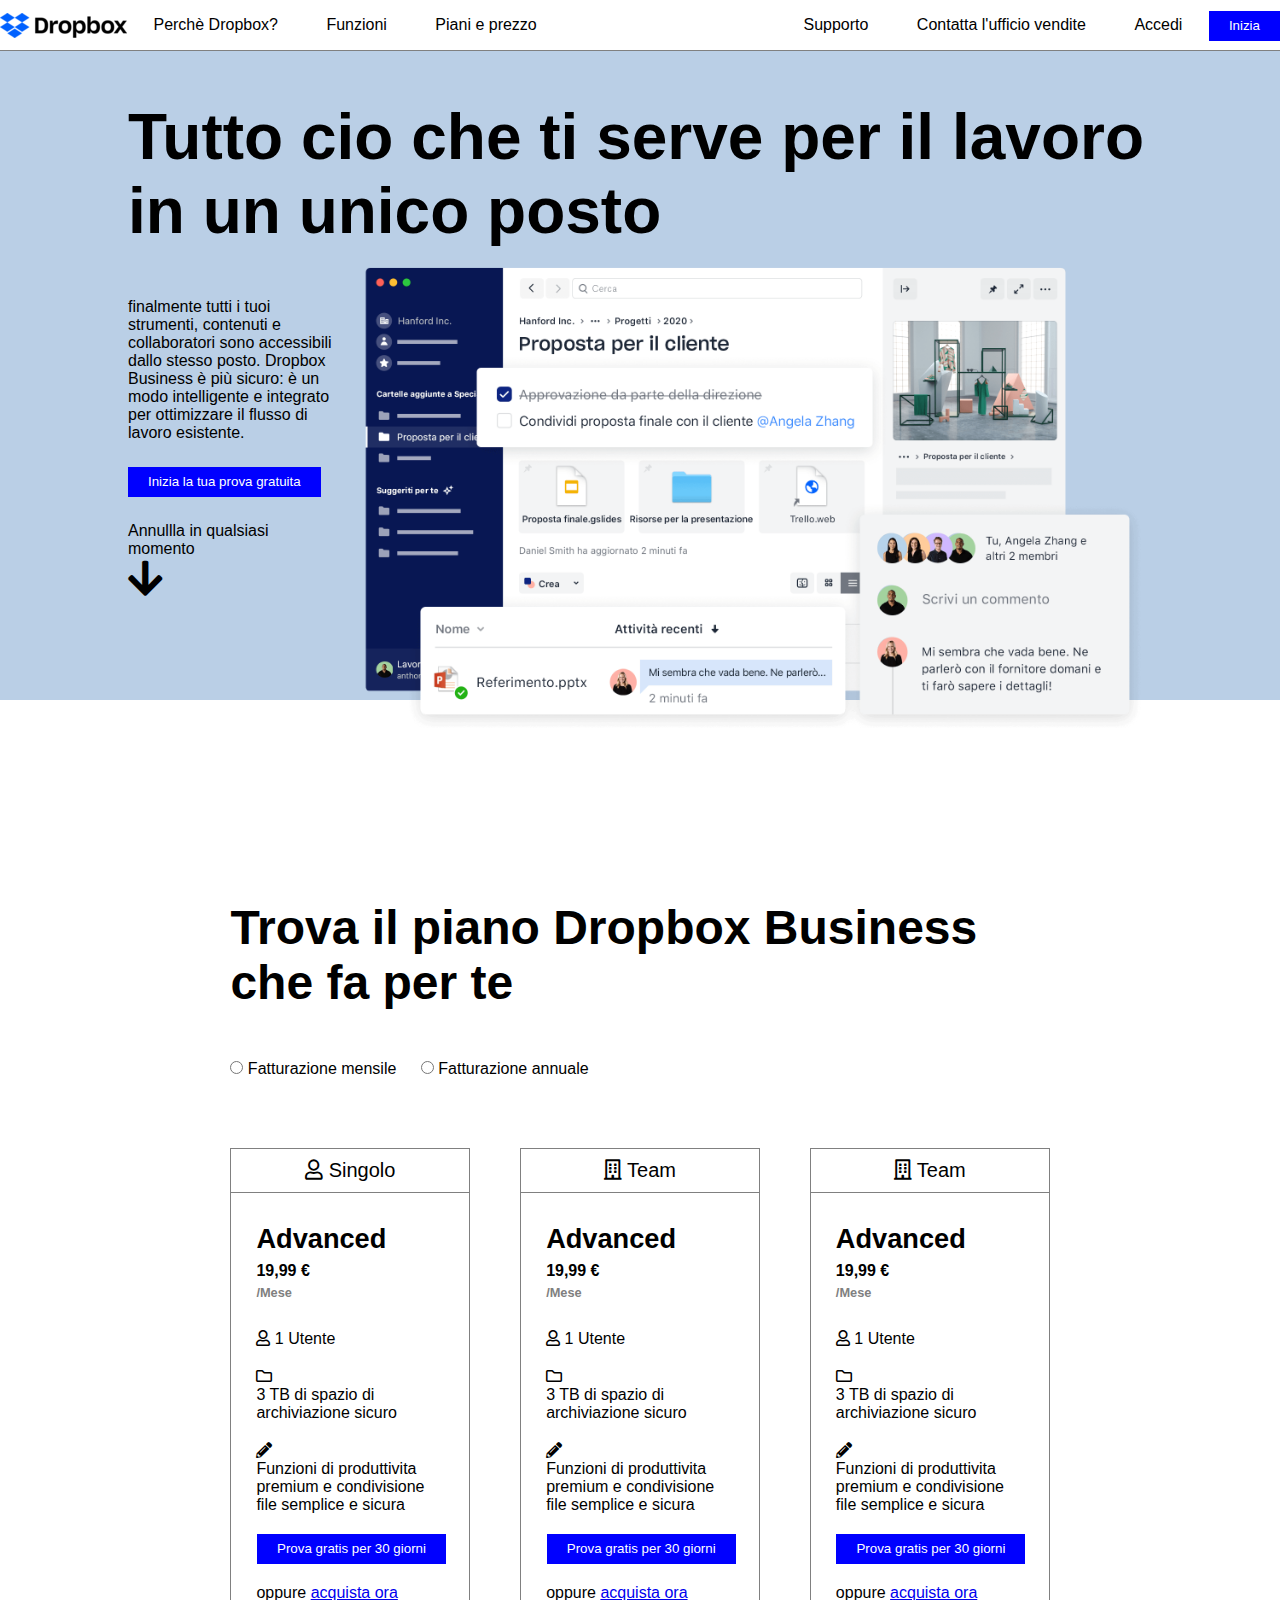
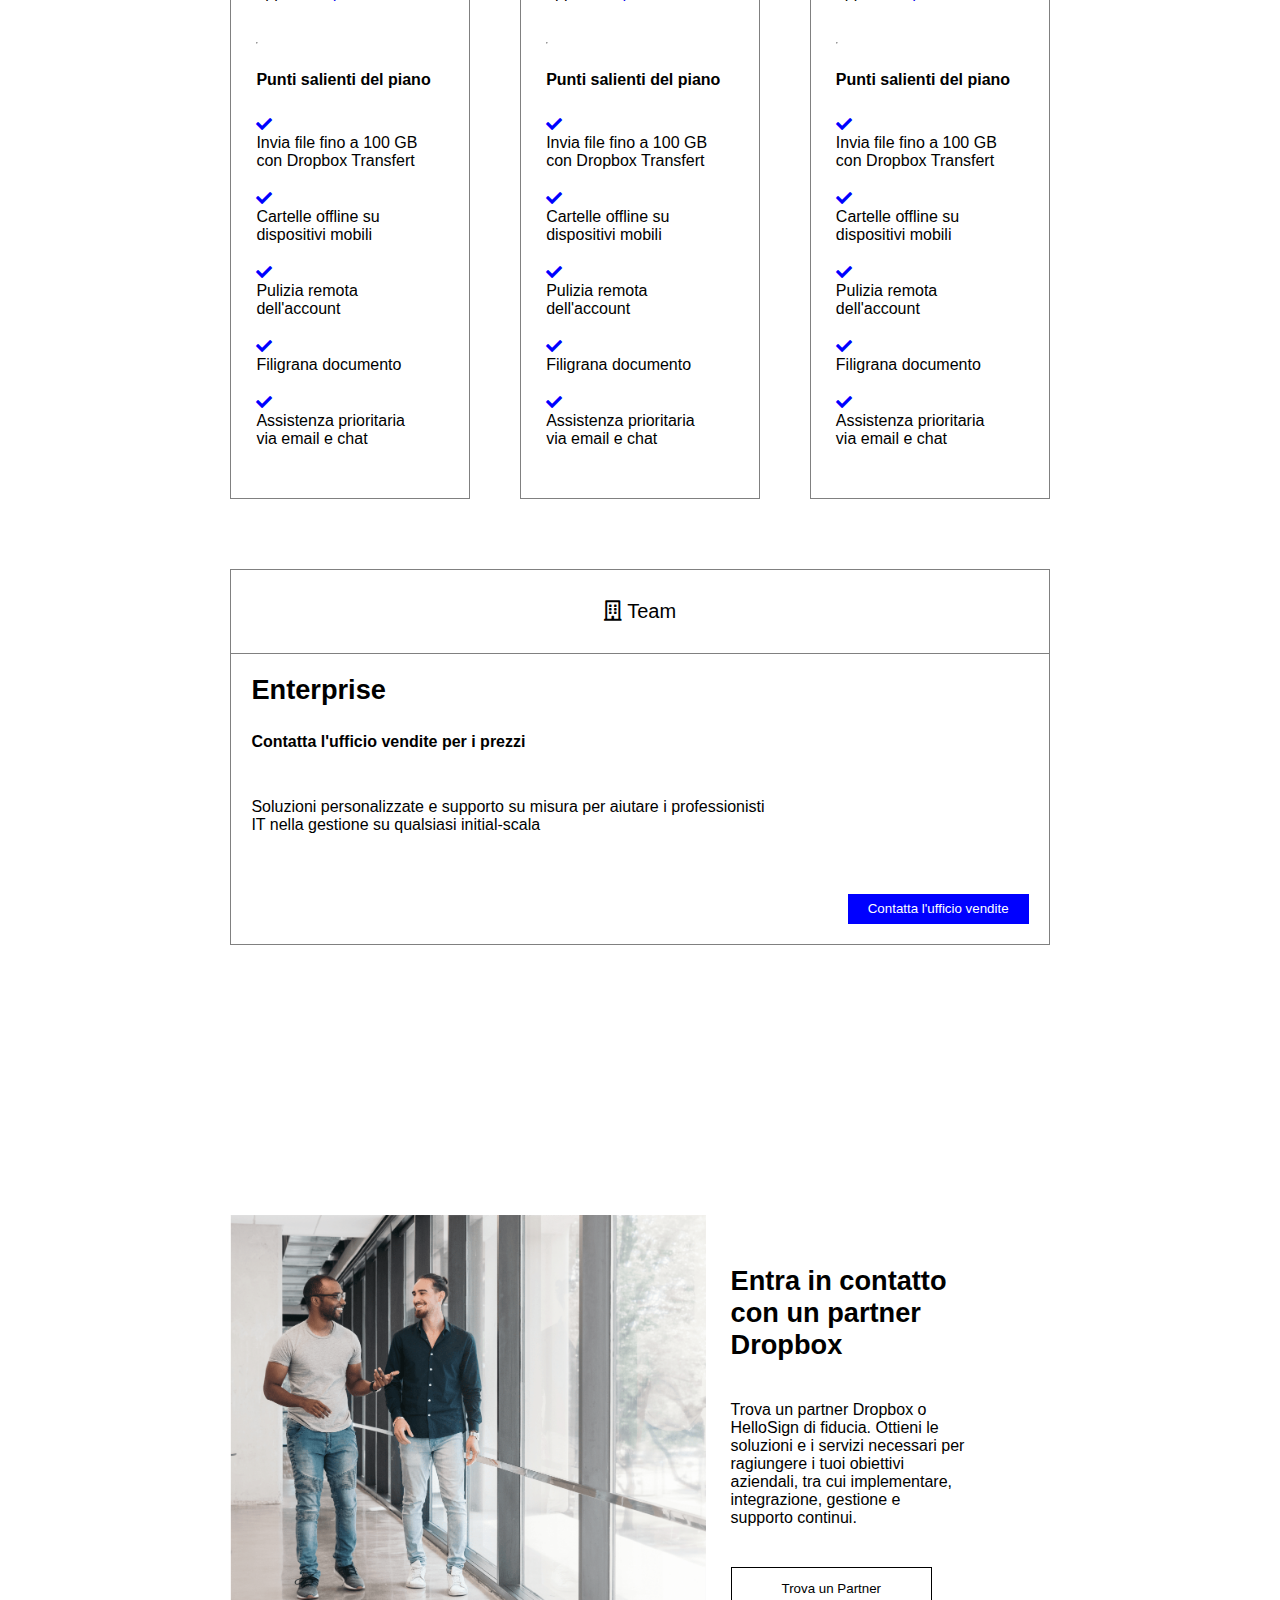
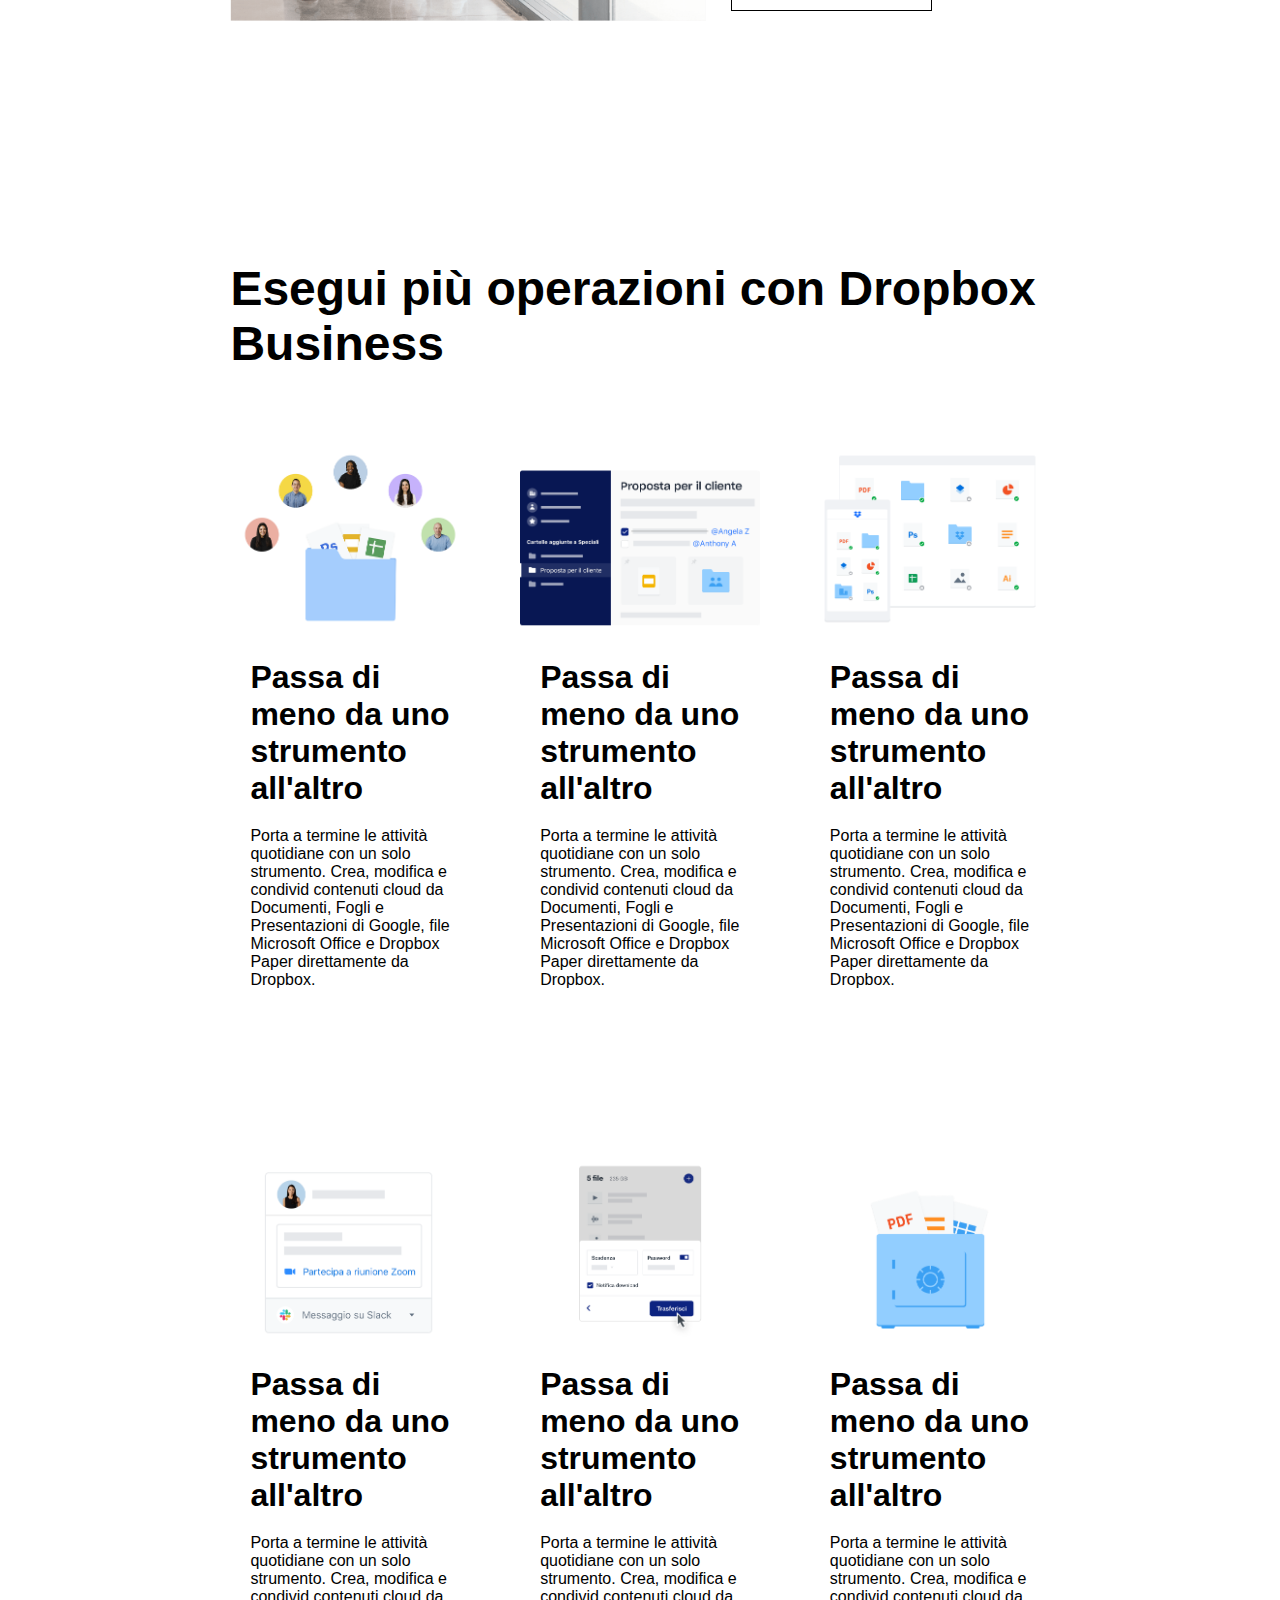
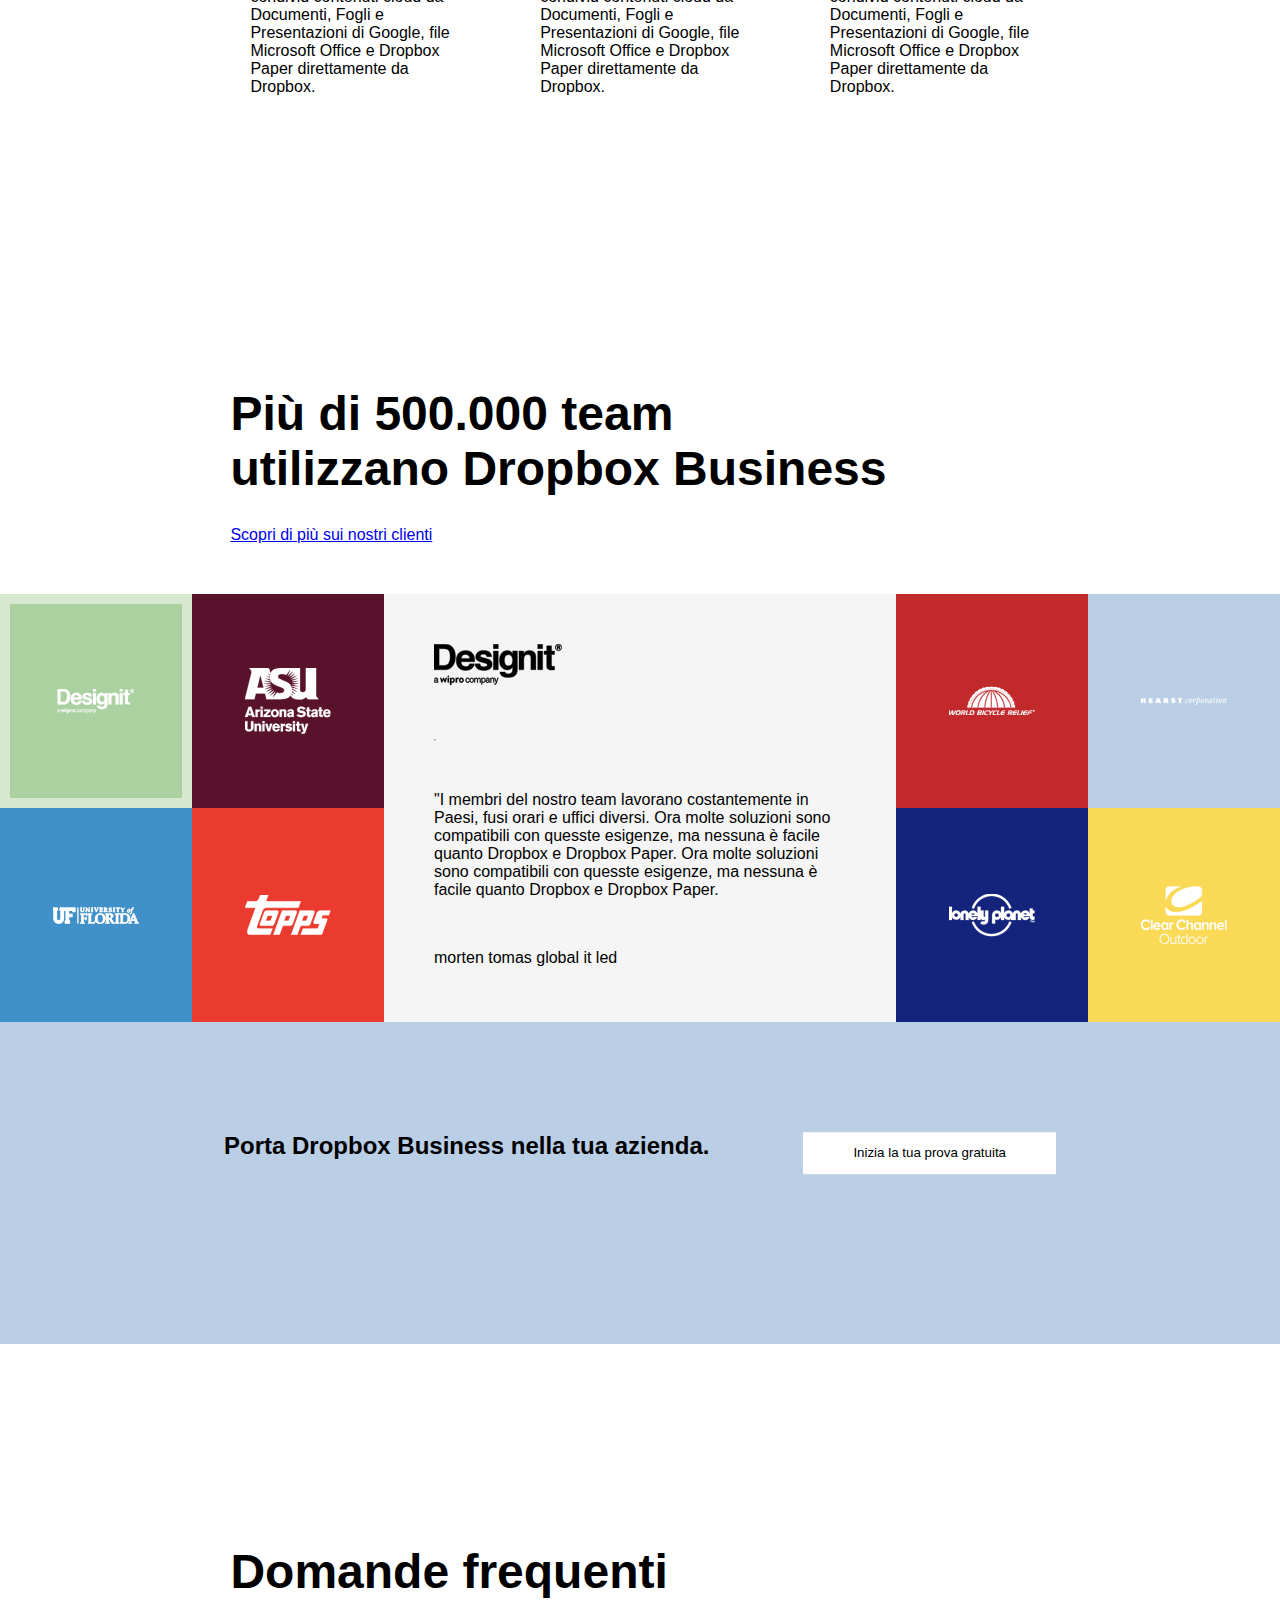
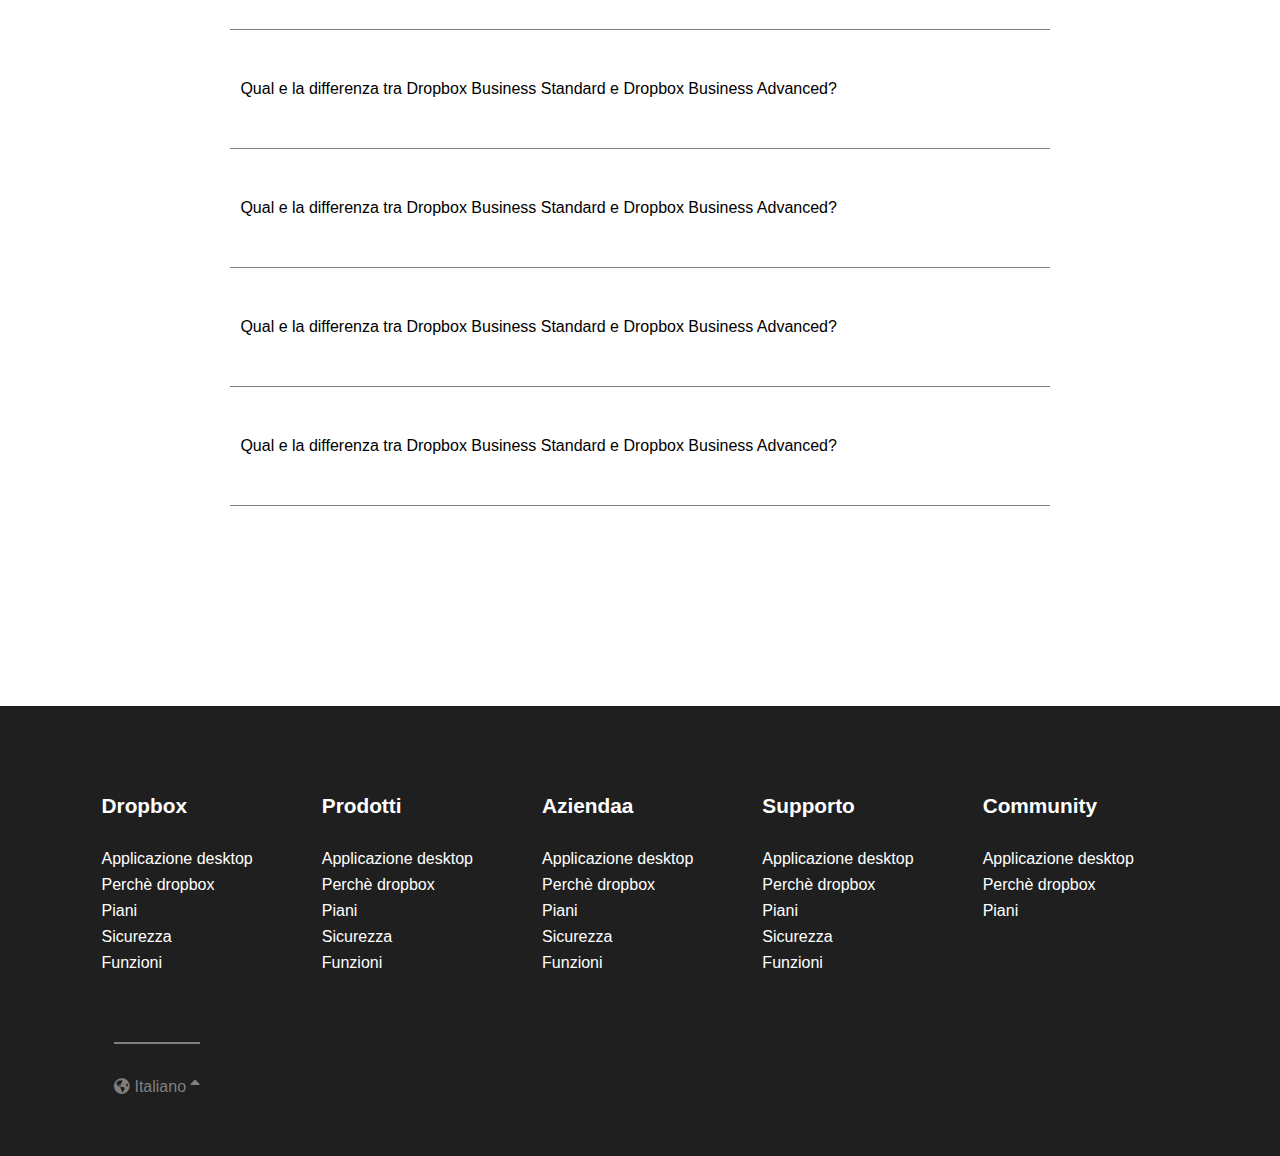
==== bonus/index.html @ b935edb2 "provando bonus" ====
<!DOCTYPE html>
<html lang="en">
<head>
    <meta charset="UTF-8">
    <meta http-equiv="X-UA-Compatible" content="IE=edge">
    <meta name="viewport" content="width=device-width, initial-scale=1.0">
    <title>Dropbox</title>
    <link rel="stylesheet" href="css/style.css">
    <link rel="stylesheet" href="css/all.css">
</head>
<body>
    <!-- START HEADER -->
    <header >
       <!-- START NAVBAR -->
       <section class="navbar-top centered clearfix ">
            <div class="navbar navbar-left">
                <a href="#!"><img src="img/logo-small.png" alt="logo Dropbox"></a>
                <nav>
                    <ul>
                        <li><a href="#!">Perchè Dropbox?</a></li>
                        <li><a href="#!">Funzioni</a></li>
                        <li><a href="#!">Piani e prezzo</a></li>
                           
                    </ul>
                </nav>
               
            </div>
           
    
          
            <div class="navbar navbar-right">
                <nav>
                    <ul>
                        <li><a href="#!">Supporto</a></li>
                        <li><a href="#!">Contatta l'ufficio vendite</a></li>
                        <li><a href="#!">Accedi</a></li>
                    </ul>
                </nav>
                <div class="btn">
                    <button class="btn bluebutton"><a href="#!">Inizia</a>
                    </button>
                </div>
            </div>
                 
        </section>
        <!-- END NAVBAR -->
        <!-- START CONTENUTI HEADER -->
        <section class="content-header centered clearfix">
           
                <h1>Tutto cio che ti serve per il lavoro in un unico posto</h1>
                <div class="text-box">
                    <p>finalmente tutti i tuoi strumenti, contenuti e collaboratori sono accessibili dallo stesso posto. Dropbox Business è più sicuro: è un modo intelligente e integrato per ottimizzare il flusso di lavoro esistente.
                    </p>
                    <button class="btn bluebutton"><a href="#!">Inizia la tua prova gratuita</a>
                    </button>
                    <p>Annullla in qualsiasi momento</p>
                    <h1><i class="fas fa-arrow-down"></i></h1>
    
    
                </div>
                <img src="img/jumbo.png" alt="">
           
        </section>
        <!-- END CONTENUTI HEADER -->
    </header>
    <!-- END HEADER -->
    <!-- START PRIMA SEZIONE -->
    <section class="row">
        <!-- START TITLE & RADIOS -->
        <div class="content-row"> 
            <h2>Trova il piano Dropbox Business che fa per te</h2>
            <form action="#!" method="POST">
                <input type="radio" id="month" name="fatturazione" value="month">
                <label for="month">Fatturazione mensile</label>
                <input type="radio" id="year" name="fatturazione" value="year">
                <label for="year">Fatturazione annuale</label>             
            </form>
            <!-- END TITLE & RADIOS -->
            <!-- START COLUMNS -->
            <div class="columns clearfix">             
                <div class="col col-left">
                            <div class="subject">
                                <p><i class="far fa-user"></i> Singolo</p>
                            </div>
                            <div class="description">
                                <h1>Advanced</h1>
                                <h2>19,99 &euro;</h2>
                                <h3>/Mese</h3>
                              <div class="box">
                                    <i class="far fa-user"></i> <p>1 Utente</p>
                                   
                              </div>
                                <div class="box">
                                    <i class="far fa-folder"></i> <p>3 TB di spazio di archiviazione sicuro</p>      
                                </div>
                                    <div class="box">
                                        <i class="fas fa-pencil-alt"></i> <p>Funzioni di produttivita premium e  condivisione file semplice e sicura</p>
                                    
                                    </div>
                                <button class="btn bluebutton"><a href="#!">Prova gratis per 30 giorni</a>
                                </button>
                                <div class="box"><p>oppure <a href="#!">acquista ora</a> </p></div>
                                <hr>
                                <h2 class="box">Punti salienti del piano</h2>
                                <div class="box"><i class="fas fa-check"></i> <p>Invia file fino a 100 GB con Dropbox Transfert</p></div>
                                <div class="box"><i class="fas fa-check"></i> <p>Cartelle offline su dispositivi mobili</p></div>
                                <div class="box"><i class="fas fa-check"></i> <p>Pulizia remota dell'account</p></div>
                                <div class="box"><i class="fas fa-check"></i> <p>Filigrana documento</p></div>
                                <div class="box"><i class="fas fa-check"></i> <p>Assistenza prioritaria via email e chat</p></div>
                            </div>
                            
                            
                            
                </div>
                <div class="col col-middle">
                            <div class="subject">
                                <p><i class="far fa-building"></i> Team</p>
                            </div>
                            <div class="description">
                                <h1>Advanced</h1>
                                <h2>19,99 &euro;</h2>
                                <h3>/Mese</h3>
                              <div class="box">
                                    <i class="far fa-user"></i> <p>1 Utente</p>
                                   
                              </div>
                                <div class="box">
                                    <i class="far fa-folder"></i> <p>3 TB di spazio di archiviazione sicuro</p>      
                                </div>
                                    <div class="box">
                                        <i class="fas fa-pencil-alt"></i> <p>Funzioni di produttivita premium e  condivisione file semplice e sicura</p>
                                    
                                    </div>
                                <button class="btn bluebutton"><a href="#!">Prova gratis per 30 giorni</a>
                                </button>
                                <div class="box"><p>oppure <a href="#!">acquista ora</a> </p></div>
                                <hr>
                                <h2 class="box">Punti salienti del piano</h2>
                                <div class="box"><i class="fas fa-check"></i> <p>Invia file fino a 100 GB con Dropbox Transfert</p></div>
                                <div class="box"><i class="fas fa-check"></i> <p>Cartelle offline su dispositivi mobili</p></div>
                                <div class="box"><i class="fas fa-check"></i> <p>Pulizia remota dell'account</p></div>
                                <div class="box"><i class="fas fa-check"></i> <p>Filigrana documento</p></div>
                                <div class="box"><i class="fas fa-check"></i> <p>Assistenza prioritaria via email e chat</p></div>
                            </div>
                            
                            
                </div>
                <div class="col col-right">
                            <div class="subject">
                                <p><i class="far fa-building"></i> Team</p>
                            </div>
                            <div class="description">
                                <h1>Advanced</h1>
                                <h2>19,99 &euro;</h2>
                                <h3>/Mese</h3>
                              <div class="box">
                                    <i class="far fa-user"></i> <p>1 Utente</p>
                                   
                              </div>
                                <div class="box">
                                    <i class="far fa-folder"></i> <p>3 TB di spazio di archiviazione sicuro</p>      
                                </div>
                                    <div class="box">
                                        <i class="fas fa-pencil-alt"></i> <p>Funzioni di produttivita premium e  condivisione file semplice e sicura</p>
                                    
                                    </div>
                                <button class="btn bluebutton"><a href="#!">Prova gratis per 30 giorni</a>
                                </button>
                                <div class="box"><p>oppure <a href="#!">acquista ora</a> </p></div>
                                <hr>
                                <h2 class="box">Punti salienti del piano</h2>
                                <div class="box"><i class="fas fa-check"></i> <p>Invia file fino a 100 GB con Dropbox Transfert</p></div>
                                <div class="box"><i class="fas fa-check"></i> <p>Cartelle offline su dispositivi mobili</p></div>
                                <div class="box"><i class="fas fa-check"></i> <p>Pulizia remota dell'account</p></div>
                                <div class="box"><i class="fas fa-check"></i> <p>Filigrana documento</p></div>
                                <div class="box"><i class="fas fa-check"></i> <p>Assistenza prioritaria via email e chat</p></div>
                            </div>
                            
                </div>
                <div class="col col-bottom">
                            <div class="subject">
                                <p><i class="far fa-building"></i> Team</p>
                            </div>
                                <div class="description">
                                    <h1>Enterprise</h1>
                                    <h2>Contatta l'ufficio vendite per i prezzi</h2>
                                    <p>Soluzioni personalizzate e supporto su misura per aiutare i professionisti IT nella gestione su qualsiasi initial-scala</p>
                                </div>
                                <div class="btn-right">
                                    <button class="btn bluebutton"><a href="#!">Contatta l'ufficio vendite</a>
                                    </button>
                                </div>
                </div>
            </div>
            <!-- END COLUMNS -->
        </div>
    </section>
    <!-- END PRIMA SEZIONE -->
    <!-- START SECONDA SEZIONE -->
    <section class="row row1">
        <div class="content-row clearfix">
            <!-- START IMG -->
            <div class="col col-left"><img src="img/partner.png" alt="Tyler Durden"></div>
            <!-- END IMG -->
            <div class="col col-right">
                <div class="description">
                    <!-- START TEXT -->
                    <h1 class="box">Entra in contatto con un partner Dropbox</h1>
                    <p class="box">Trova un partner Dropbox o HelloSign di fiducia. Ottieni le soluzioni e i servizi necessari per ragiungere i tuoi obiettivi aziendali, tra cui implementare, integrazione, gestione e supporto continui.</p>
                    <!-- END TEXT -->
                    <!-- START BTN -->
                    <button class=" box btn whitebutton"><a href="#!">Trova un Partner</a>
                    </button>
                    <!-- END BTN -->
                </div>
            </div>
        </div>
    </section>
    <!-- END SECONDA SEZIONE -->
    <!-- START TERZA SEZIONE -->
    <section class="row row2">
        <div class="content-row">
            <h2>Esegui più operazioni con Dropbox Business</h2>
        </div>
        <div class="columns clearfix">
            <!-- PRIMA COLONNA -->
            <div class="col col-left description">
                <img src="img/business-feature-switching-tools.png" alt="">
                <h1>Passa di meno da uno strumento all'altro</h1>

                <p>Porta a termine le attività quotidiane con un solo strumento. Crea, modifica e condivid contenuti cloud da Documenti, Fogli e Presentazioni di Google, file Microsoft Office e Dropbox Paper direttamente da Dropbox.</p>
            </div>
            <!-- SECONDA COLONNA -->
            <div class="col col-middle  description">
                <img src="img/business-feature-coordinate-it.png" alt="">
                <h1>Passa di meno da uno strumento all'altro</h1>

                <p>Porta a termine le attività quotidiane con un solo strumento. Crea, modifica e condivid contenuti cloud da Documenti, Fogli e Presentazioni di Google, file Microsoft Office e Dropbox Paper direttamente da Dropbox.</p>
            </div>
            <!-- TERZA COLONNA -->
            <div class="col col-right description">
                <img src="img/business-feature-multi-device.png" alt="">
                <h1>Passa di meno da uno strumento all'altro</h1>

                <p>Porta a termine le attività quotidiane con un solo strumento. Crea, modifica e condivid contenuti cloud da Documenti, Fogli e Presentazioni di Google, file Microsoft Office e Dropbox Paper direttamente da Dropbox.</p>
            </div>
            <!-- QUARTA COLONNA -->
            <div class="col col-left description">
                <img src="img/business-feature-integrations-it.png" alt="">
                <h1>Passa di meno da uno strumento all'altro</h1>

                <p>Porta a termine le attività quotidiane con un solo strumento. Crea, modifica e condivid contenuti cloud da Documenti, Fogli e Presentazioni di Google, file Microsoft Office e Dropbox Paper direttamente da Dropbox.</p>
            </div>
            <!-- QUINTA COLONNA -->
            <div class="col col-middle description">
                <img src="img/business-feature-send-files-it.png" alt="">
                <h1>Passa di meno da uno strumento all'altro</h1>

                <p>Porta a termine le attività quotidiane con un solo strumento. Crea, modifica e condivid contenuti cloud da Documenti, Fogli e Presentazioni di Google, file Microsoft Office e Dropbox Paper direttamente da Dropbox.</p>
            </div>
            <!-- SESTA COLONNA -->
            <div class="col col-right description">
                <img src="img/business-feature-security.png" alt="">
                <h1>Passa di meno da uno strumento all'altro</h1>

                <p>Porta a termine le attività quotidiane con un solo strumento. Crea, modifica e condivid contenuti cloud da Documenti, Fogli e Presentazioni di Google, file Microsoft Office e Dropbox Paper direttamente da Dropbox.</p>
            </div>
        </div>
    </section>
    <!-- END TERZA SEZIONE -->
    <!-- START QUARTA SEZIONE -->
    <section class="row row3">
        <div class="content-row">
            <h2>Più di 500.000 team <br>
                utilizzano Dropbox Business</h2>

                <p><a href="#!">Scopri di più sui nostri clienti</a></p>
        </div>

    </section>
    <!-- END QUARTA SEZIONE -->
    <!-- START QUINTA SEZIONE -->
    <section class="squares">
        <!-- START LOGHI SX -->
        <div class="columns clearfix">
            <div class="col-30 col-left">
                <div class="square square00">
                   <img src="img/designit.svg" alt="">
                </div>
                <div class="square square0">
                    <img src="img/arizona_state_university.svg" alt="">
                </div>
                <div class="square square1">
                    <img src="img/university_of_florida.svg" alt="">
                </div>
                <div class="square square2">
                    <img src="img/topps.svg" alt="">
                </div>
            </div>

            <!-- START COLONNA CENTRALE -->
            <div class="col-40">

                <div class="designit">
                    <img src="img/designit-black.svg" alt="">
                </div>
                <hr>
                <div class="designit-txt">
                    <p>"I membri del nostro team lavorano costantemente in Paesi, fusi orari e uffici diversi. Ora molte soluzioni sono compatibili con quesste esigenze, ma nessuna è facile quanto Dropbox e Dropbox Paper. Ora molte soluzioni sono compatibili con quesste esigenze, ma nessuna è facile quanto Dropbox e Dropbox Paper.</p>
                    <p class="author">morten tomas global it led</p>
                </div>

            </div>

            <!-- START LOGHI DX -->
            <div class="col-30 col-right">
                <div class="square square3">
                    <img src="img/world_bicycle_relief.svg" alt="">
                </div>
                <div class="square square4">
                    <img src="img/hearst_corp.svg" alt="">
                </div>
                <div class="square square5">
                    <img src="img/lonely_planet.svg" alt="">
                </div>
                <div class="square square6">
                    <img src="img/clear_channel.svg" alt="">
                </div>
            </div>
            <!-- START COL BOTTOM -->
            <div class="col-bottom">
                <div class="description">
                    <h2>Porta Dropbox Business nella tua azienda.</h2>
                </div>
                <div class="row4-button">
                     <button class=" box btn whitebutton"><a href="#!">Inizia la tua prova gratuita</a>
                     </button>
                </div>  
            </div>
        </div>
    </section>
    <!-- END QUINTA SEZIONE -->
    <!-- START SESTA SEZIONE -->
    <section class="row row5">
       <div class="content-row">
            <div class="titolo"><h2>Domande frequenti</h2></div>
            <div class="menu-wrap">
                <ul class="menu">
                    
                  <li class="menu-item">
                        <a href="#!">Qual e la differenza tra Dropbox Business Standard e Dropbox Business Advanced?</a>
                        <ul class="drop-menu">
                            <li class="drop-menu-item">
                                <a href="#!">Lorem ipsum dolor sit amet consectetur adipisicing elit. Quasi laudantium placeat unde. Inventore, odio architecto ducimus similique non sapiente? Dolor quam doloribus sed nemo distinctio assumenda tenetur nesciunt provident a!</a>
                            </li>  
                    </ul>
                    </li>
                  
                  <li class="menu-item">
                        <a href="#!">Qual e la differenza tra Dropbox Business Standard e Dropbox Business Advanced?</a>
                        <ul class="drop-menu">
                            <li class="drop-menu-item">
                                <a href="#!">Lorem ipsum dolor sit amet consectetur adipisicing elit. Quasi laudantium placeat unde. Inventore, odio architecto ducimus similique non sapiente? Dolor quam doloribus sed nemo distinctio assumenda tenetur nesciunt provident a!</a>
                            </li>  
                    </ul>
                    </li>
                  <li class="menu-item">
                        <a href="#!">Qual e la differenza tra Dropbox Business Standard e Dropbox Business Advanced?</a>
                        <ul class="drop-menu">
                            <li class="drop-menu-item">
                                <a href="#!">Lorem ipsum dolor sit amet consectetur adipisicing elit. Quasi laudantium placeat unde. Inventore, odio architecto ducimus similique non sapiente? Dolor quam doloribus sed nemo distinctio assumenda tenetur nesciunt provident a!</a>
                            </li>  
                    </ul>
                    </li>
                  <li class="menu-item">
                        <a href="#!">Qual e la differenza tra Dropbox Business Standard e Dropbox Business Advanced?</a>
                        <ul class="drop-menu">
                            <li class="drop-menu-item">
                                <a href="#!">Lorem ipsum dolor sit amet consectetur adipisicing elit. Quasi laudantium placeat unde. Inventore, odio architecto ducimus similique non sapiente? Dolor quam doloribus sed nemo distinctio assumenda tenetur nesciunt provident a!</a>
                            </li>  
                    </ul>
                    </li>
                  
                </ul>
            </div>
        
       </div>
    </section>
    <!-- END SESTA SEZIONE -->
    <!-- START FOOTER -->
    <footer>
        <div class="main-footer">
            <div class="small">
                <ul>
                    Dropbox
                    <li><a href="#!">Applicazione desktop</a></li>
                    <li><a href="#!">Perchè dropbox</a></li>
                    <li><a href="#!">Piani</a></li>
                    <li><a href="#!">Sicurezza</a></li>
                    <li><a href="#!">Funzioni</a></li>
                </ul>
            </div>

            <div class="small">
                <ul>
                    Prodotti
                    <li><a href="#!">Applicazione desktop</a></li>
                    <li><a href="#!">Perchè dropbox</a></li>
                    <li><a href="#!">Piani</a></li>
                    <li><a href="#!">Sicurezza</a></li>
                    <li><a href="#!">Funzioni</a></li>
                </ul>
            </div>

            <div class="small">
                <ul>
                    Aziendaa
                    <li><a href="#!">Applicazione desktop</a></li>
                    <li><a href="#!">Perchè dropbox</a></li>
                    <li><a href="#!">Piani</a></li>
                    <li><a href="#!">Sicurezza</a></li>
                    <li><a href="#!">Funzioni</a></li>
                </ul>
            </div>

            <div class="small">
                <ul>
                    Supporto
                    <li><a href="#!">Applicazione desktop</a></li>
                    <li><a href="#!">Perchè dropbox</a></li>
                    <li><a href="#!">Piani</a></li>
                    <li><a href="#!">Sicurezza</a></li>
                    <li><a href="#!">Funzioni</a></li>
                </ul>
            </div>

            <div class="small">
                <ul>
                    Community
                    <li><a href="#!">Applicazione desktop</a></li>
                    <li><a href="#!">Perchè dropbox</a></li>
                    <li><a href="#!">Piani</a></li>
                </ul>
            </div>
        </div>

        <div class="end">
            <a href="#!"><p><i class="fas fa-globe-americas"></i> Italiano <i class="fas fa-sort-up"></i></p></a>
        </div>
        </div>

    </footer>
    <!-- END FOOTER -->
    

    
    
</body>
</html>
---- bonus/css/style.css ----
* {
    margin: 0;
    padding: 0;
    box-sizing: border-box;
}
body {
  min-width: 1080px;
}

html {
    font-family: -apple-system, BlinkMacSystemFont, 'Segoe UI', Roboto, Oxygen, Ubuntu, Cantarell, 'Open Sans', 'Helvetica Neue', sans-serif;
    
   
    margin: 0 auto;
}

.clearfix::after {
    content: '';
    display: table;
    clear: both;
}
.centered {
    margin: 0 auto;
}

header {
    background-color: #bacfe6;
    vertical-align: middle;
    height: 700px;
    

}


.navbar-top {
   
   line-height: 50px;
    vertical-align: middle;
    background-color: white;
    width: 100%;
    position: fixed;
    z-index: 10000;
    border-bottom: .5px solid grey;
    

}

.navbar nav {
    display: inline-block;
}
 
 
.navbar li {
    display: inline-block;
    font-size: 1rem;
}
 
.navbar-left {
    float: left;
}

.navbar-right {
    float: right;
    text-align: right;
}

.navbar li a {
    line-height: 50px;
   text-decoration: none;
   color: black;
   margin: 0 22px ;
   display: inline-block;

}
.navbar li a:hover {
border-bottom: 2px solid grey;
}

.btn {
    display: inline-block;
    line-height: 30px;
    
}

.bluebutton {   
    background-color: blue;
   border-style: none ;
}
.whitebutton a,
.bluebutton a {
    color: white;
    text-decoration: none;
    padding: 5px 20px;
}

.whitebutton:hover,
.bluebutton:hover {
    opacity: .5;
}




.navbar img {
    line-height: 50px;
    vertical-align: middle;
}

.content-header {
    margin: 0 auto;
    width: 80%;
    position: relative;
    padding-top: 50px;
    padding-bottom: 50px;
     
}

.content-header h1:first-child {
    font-size: 4rem;
    margin-top: 50px;
}

.text-box {
    margin-top: 50px;
    width: 20%;
    float: left;
}

.content-header img {
    width: 80%;
    max-width: 1000px;
    position: absolute;
    left: 20%;
    top: 40%;
} 

.content-header .bluebutton {
    margin: 25px 0;
}

.content-header i {
    font-size: 2.5rem;
    margin-top: 0px;
    padding-bottom: 20px;
}

.row {
    margin: 200px auto;
    width: 80%;
}
.content-row {
    width: 80%;
    margin: 0 auto;
}

.content-row h2 {
    font-size: 3rem;
}

.content-row form {
    margin-top: 50px;
}

.content-row label {
    margin-right: 20px;

}
.columns {
    width: 100%;
}

.columns .col {
    width:calc((100% - 100px)/3) ;  
    float: left;
    border: 1px solid grey;    
    margin: 70px 0;
}



 
.columns .col-middle {
    margin: 70px 50px;
    
} 
.col .subject {
    padding: 10px;
    border-bottom: 1px solid grey;
    text-align: center;

}

.columns .subject p {
    font-size: 20px;
 }

.col .description{
    margin: 30px 25px;
    text-align: center;
}

.col .description h1 {
    font-size: 1.7rem;
}

.col .description h2 {
    font-size: 1rem;
    line-height: 2;
}

.col .description h3 {
    color: gray;
    font-size: .8rem;
    line-height: 1;
    margin-bottom: 30px;
  }

.box {
    margin: 20px 0;
} 

.box i {
    vertical-align: top;
} 

  
.col .description p { 
    display: inline-block;
    width: 90%;
}

.description .bluebutton {
    margin: 0 auto ;
    display: block;
}

.row .description h1,
.row .description h2,
.row .description h3,
.row .description p {
    text-align: left;
}
 


.description hr {
    margin-right: 250px;
    margin-top: 40px;
}

.columns .col-bottom {
    width: 100%;
    margin-top: 0;
} 

.col-bottom h2,
.col-bottom p {
    margin: 20px 0;
}

.col-bottom .btn-right {
    float: right;
    margin: 20px;
}

.row .col-bottom .description {
    width: 70%;
    margin: 20px;
}

.fa-check {
    color: blue;
}

.row1 img {
    width: 100%;
    display: inline-block;
} 

.row .description {
    width: 80%;
    display: inline-block;
    text-align: left;
    vertical-align: middle;
} 




.row1 .col-left {
  float: left;
    width: 58%;
}

.row1 .col-right {   
    float: left;   
    width: 40%;
}


.whitebutton {
    background-color: white;
    color: black;
    border: 1px solid black;
    padding: 6px 30px;
}

.whitebutton a {
    color: black;
    text-decoration: none;
}
.row2 .columns {
    width: 80%;
    margin: 0 auto;
}

.row2 .columns .col:nth-child(5) {
    margin: 70px 50px;
}
.row2  .col{
    width:calc((100% - 100px)/3) ;
    border: none;
    

}

.row2 img {
    width: 100%;
}

.row2 .description h1,
.row2 .description h2,
.row2 .description h3,
.row2 .description p {
    margin: 20px 20px;
}
.row3 {
    margin-bottom: 50px;
}
.row3 h2 {
    margin-bottom: 30px;

}
.row3 .content-row {
    width: 80%;
    margin: 0 auto;
}

.squares {
    width: 100%;
    height: 750px; 
    border: none;
    background-color: rgb(73%, 81%, 90%);
   
}

.col-30{
    width: 30%;
    height: 428px;
    background-color: gold;
    float: left;
    
   
}
.col-40{
    width: 40%;
    background-color: rgb(96%, 96%, 96%);
    height: 428px;
    float: left;
}

.squares .col-bottom {
    width: 65%;
    display: inline-block;
    position: relative;
    left: 50%;
    transform: translate(-50%, 110%);
}

.squares .col-bottom .description {
    display: inline-block;
}

.square {
    width: 50%;
    height: 50%;
    float: left;
    position: relative;
}
.square img {
    width: 45%;  
    position: absolute;
    top: 50%;
    left: 50%; 
    transform: translate(-50%, -50%);
}

.square00 {
    background-color: rgb(67%, 82%, 63%);
    border: 10px solid rgb(84%, 91%, 81%);
}

.square0 {
    background-color: rgb(35%, 7%, 17%);

}

.square1 {
    background-color: rgb(25%, 57%, 79%);
}

.square2{
    background-color: rgb(92%, 23%, 18%);
}

.square3{
    background-color: rgb(76%, 16%, 17%);
}

.square4 {
    background-color: rgb(73%, 81%, 90%);
}

.square5 {
    background-color: rgb(8%, 14%, 49%);
}

.square6 {
    background-color: rgb(98%, 85%, 34%);
}

.designit {
    width: 25%;
    margin: 50px;

}
.designit img {
    width: 100%;
}
.designit-txt {
    margin: 50px;
}
.designit-txt .author {
    margin-top: 50px ;
}
.col-40 hr {
    margin-left: 50px;
    margin-right: 470px;

}

.row4 .content-row {
    width: 50%;
    display: inline-block;
}

.row4-button {
    width: 40%;
    float: right;
    text-align: right;
}
.row4-button button {
    border: none;
}

.row4 {
    width: 80%;
    margin: 110px auto;
}

.row5  .question {
    width: 100%;
    height: 100px;
    border-top: 1px solid grey;
    
}

.question a {
    color: black;
    line-height: 100px;
    text-align: center;
    vertical-align: middle;
}

.question p {
    float: left;
    font-weight: bold;

}

.question i {
    float: right;
    line-height: 100px;
}
.row5 .question:last-child {
    border-bottom: 1px solid grey;
}

.content-row .titolo {
    margin-bottom: 30px;
}




footer {
    margin-top: 50px;
    background-color: rgb(12%, 12%, 12%);
}
.main-footer {
    width: 90%;
    margin: 0 auto;
    text-align: center;
    padding: 30px 0;
}
.main-footer ul {
    list-style: none;
}


.small {
    padding-top: 20px;
    color: white;
    display: inline-block;
    vertical-align: top;
    text-align: left;
    width: 17%;
    line-height: 26px;
    margin: 10px;
}

.small a {
    text-decoration: none;
    color: white;
}

.small a:hover {
    text-decoration: underline;
}

.main-footer div::first-line {
    font-weight: bolder;
    font-size: 1.3rem;
    line-height: 80px;
} 



.end {
    width: 90%;
    margin: 0 auto;
    padding: 26px 0;
}

.end a {
    color: grey;
    display: inline-block;
    padding: 34px 0px;
    border-top: 2px solid grey;
    margin-left: 50px;
    text-decoration: none;
}

.end a:hover {
    text-decoration: underline;
}




.menu, .drop-menu {
    
    list-style-type: none;
}

.menu-item {
    border-top: 1px solid grey;
    position: relative;
   
}
.menu-item:last-child {
    border-bottom:1px solid grey ;
}

.menu-item:last-child:hover {
    padding-bottom: 60px;
}

.menu-item a {
    text-decoration: none;
    padding: 50px 10px;
    color: black;
    display: block;
}

.drop-menu {
    display: none;
    position: absolute;
    top: 50%; 
    min-width: 100px;
    
}

.drop-menu-item {
    width: 100%;
}

.drop-menu-item a {
    color: #555;
}

.menu-item:hover .drop-menu {
    display: block;
    
}

.menu-item:hover {
  margin-bottom: 60px;
}
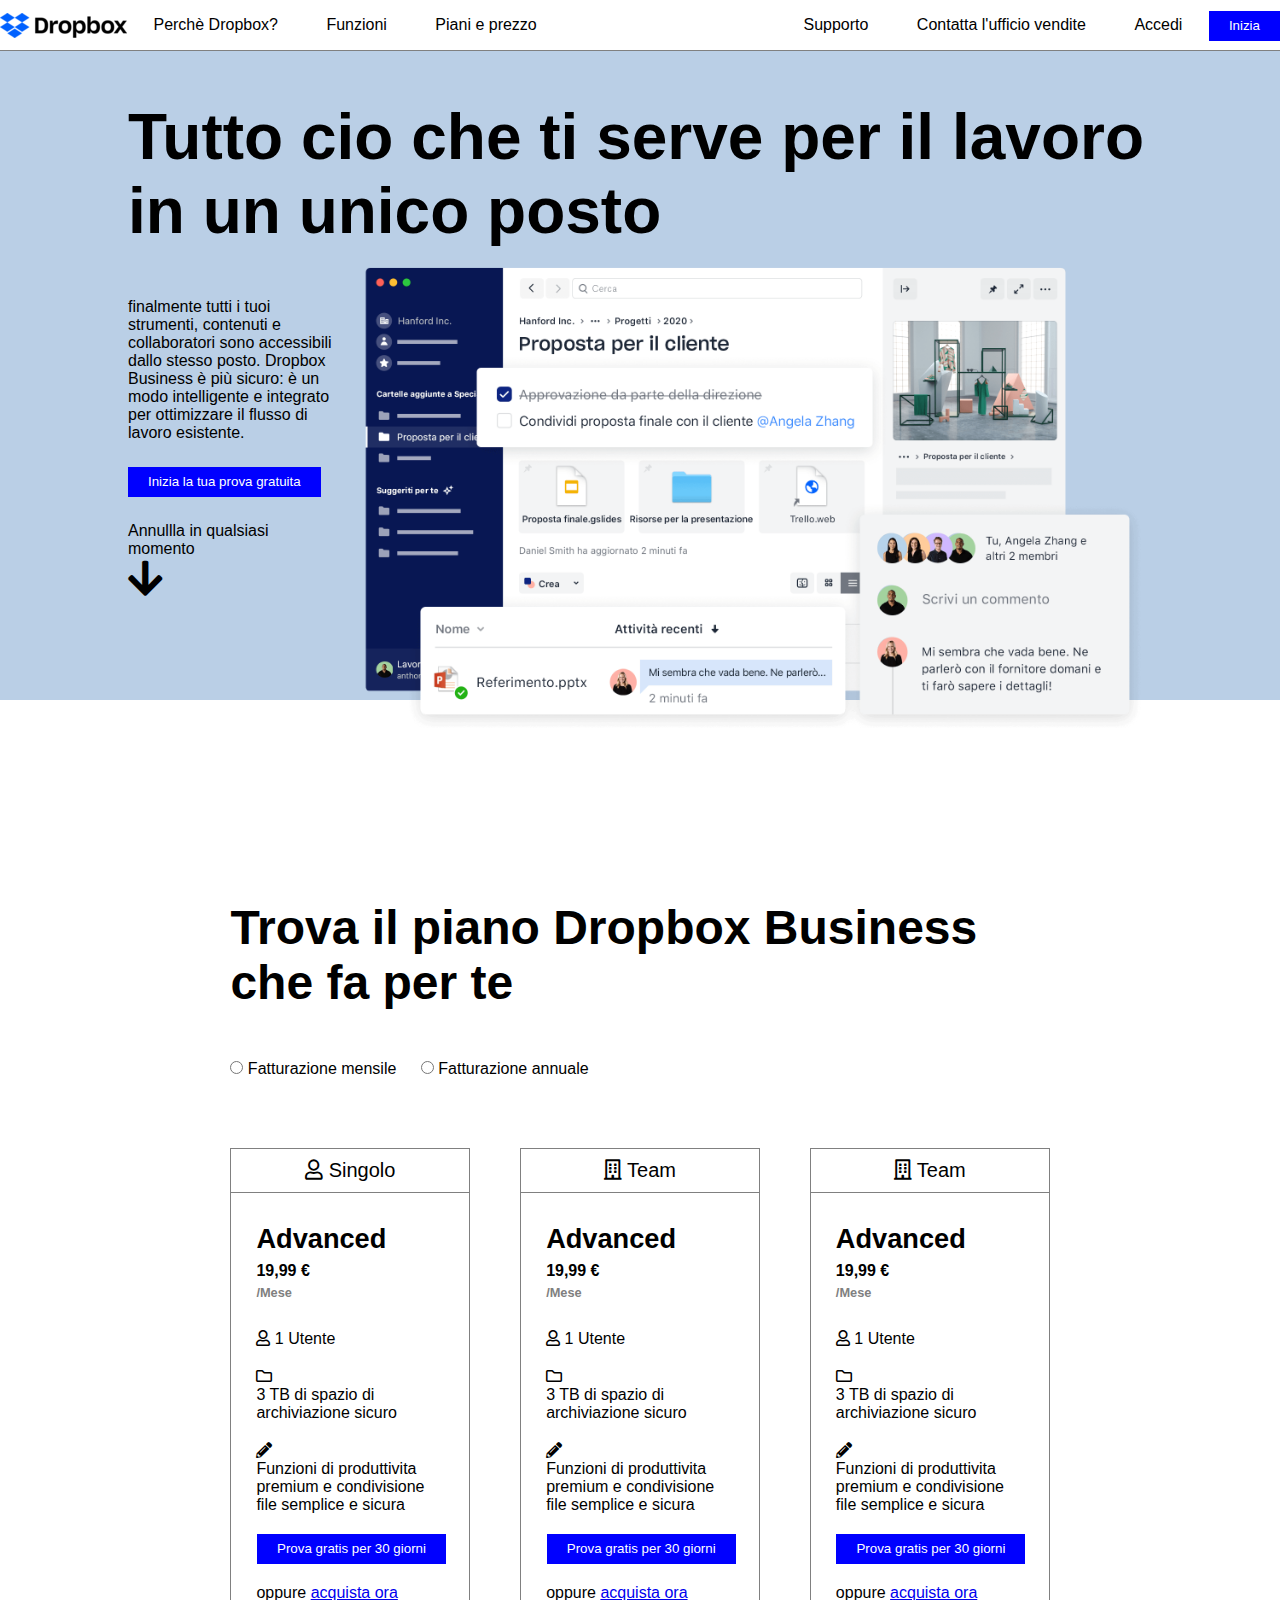
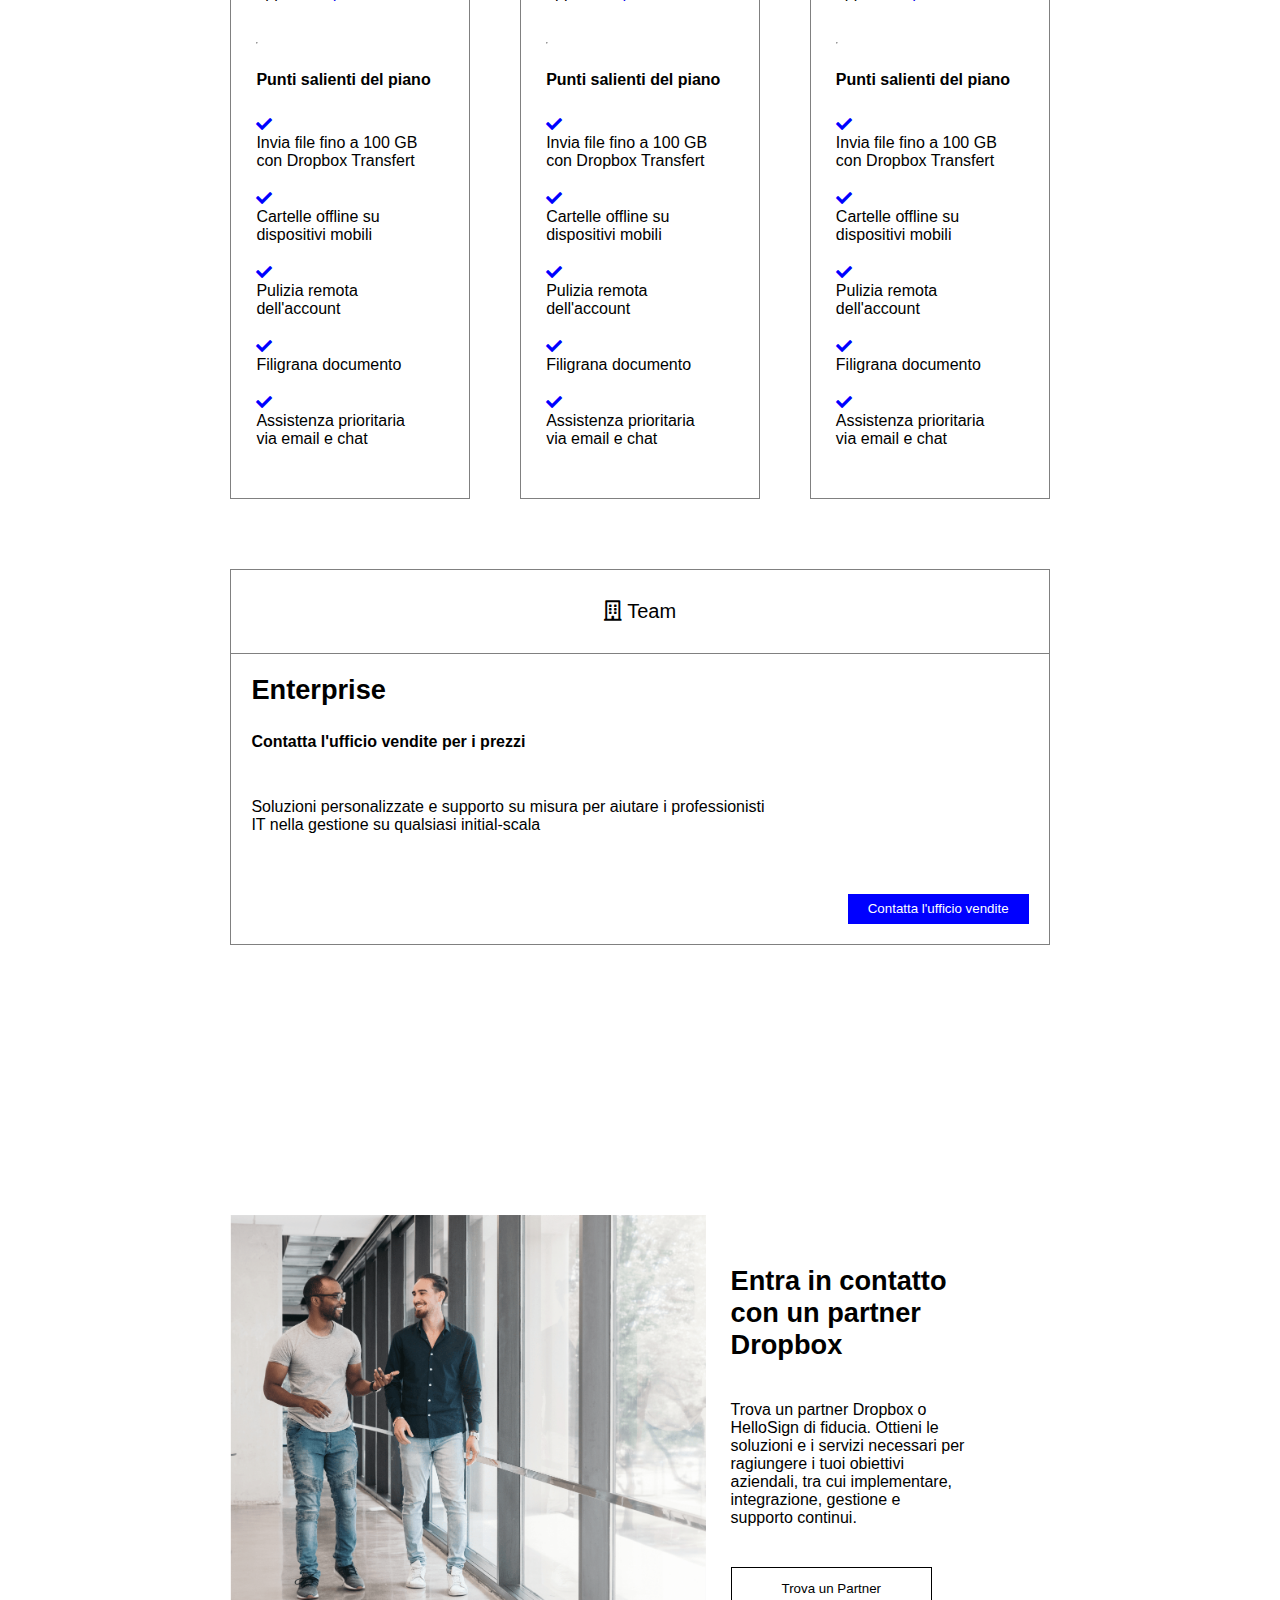
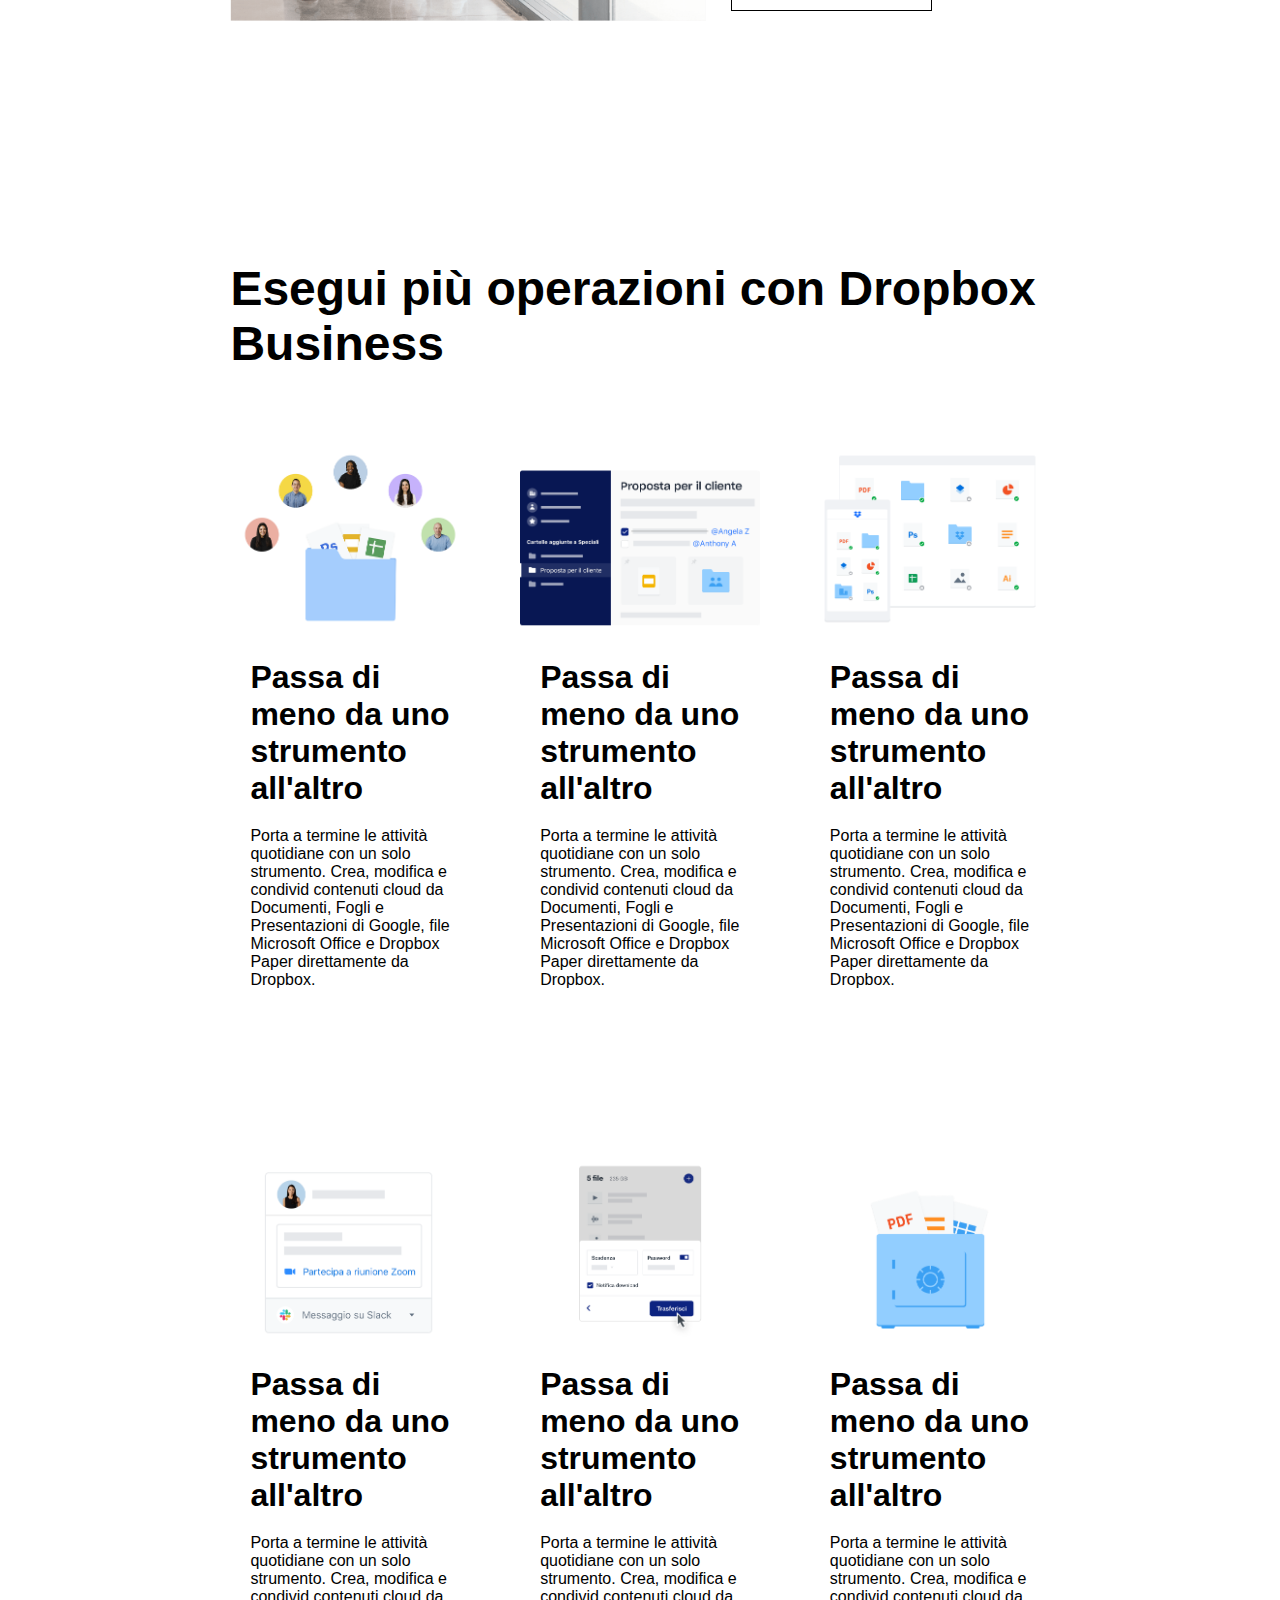
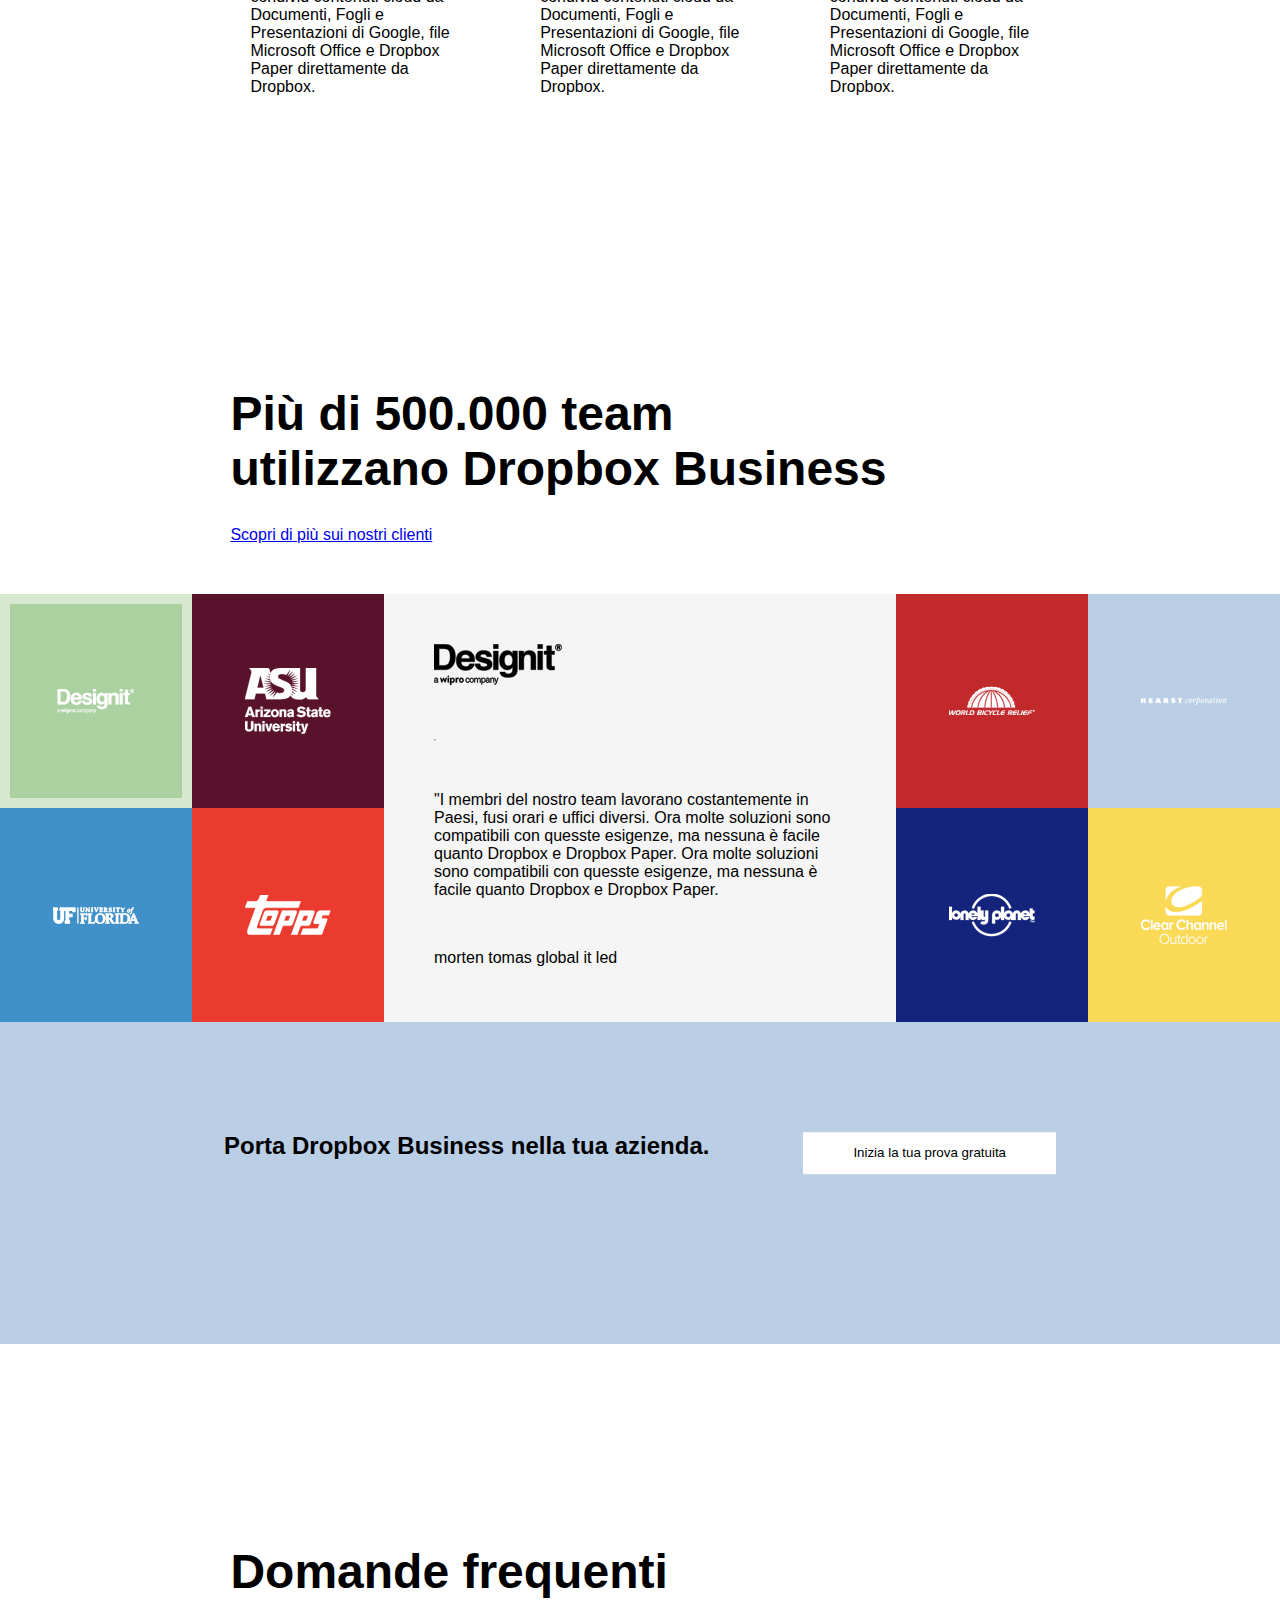
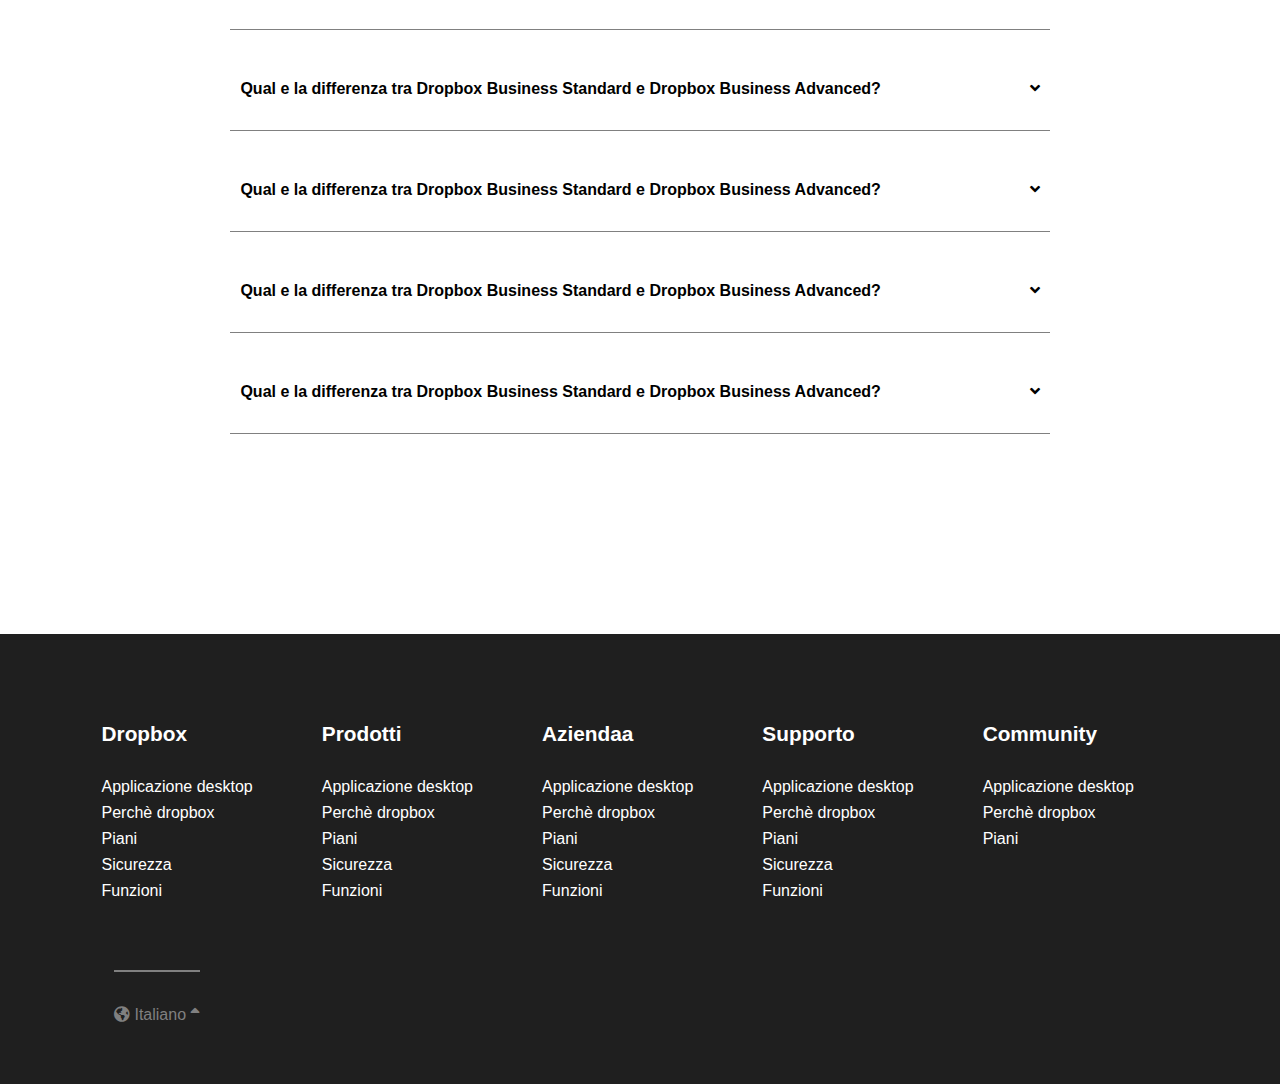
==== commit e818654a: "dropdown funziona solo con hover" ====
--- a/bonus/index.html
+++ b/bonus/index.html
@@ -348,7 +348,7 @@
                 <ul class="menu">
                     
                   <li class="menu-item">
-                        <a href="#!">Qual e la differenza tra Dropbox Business Standard e Dropbox Business Advanced?</a>
+                        <a href="#!"><p>Qual e la differenza tra Dropbox Business Standard e Dropbox Business Advanced?</p> <i class="fas fa-angle-down"></i></a>
                         <ul class="drop-menu">
                             <li class="drop-menu-item">
                                 <a href="#!">Lorem ipsum dolor sit amet consectetur adipisicing elit. Quasi laudantium placeat unde. Inventore, odio architecto ducimus similique non sapiente? Dolor quam doloribus sed nemo distinctio assumenda tenetur nesciunt provident a!</a>
@@ -357,7 +357,7 @@
                     </li>
                   
                   <li class="menu-item">
-                        <a href="#!">Qual e la differenza tra Dropbox Business Standard e Dropbox Business Advanced?</a>
+                        <a href="#!"><p>Qual e la differenza tra Dropbox Business Standard e Dropbox Business Advanced?</p> <i class="fas fa-angle-down"></i></a>
                         <ul class="drop-menu">
                             <li class="drop-menu-item">
                                 <a href="#!">Lorem ipsum dolor sit amet consectetur adipisicing elit. Quasi laudantium placeat unde. Inventore, odio architecto ducimus similique non sapiente? Dolor quam doloribus sed nemo distinctio assumenda tenetur nesciunt provident a!</a>
@@ -365,7 +365,7 @@
                     </ul>
                     </li>
                   <li class="menu-item">
-                        <a href="#!">Qual e la differenza tra Dropbox Business Standard e Dropbox Business Advanced?</a>
+                        <a href="#!"><p>Qual e la differenza tra Dropbox Business Standard e Dropbox Business Advanced? </p><i class="fas fa-angle-down"></i></a>
                         <ul class="drop-menu">
                             <li class="drop-menu-item">
                                 <a href="#!">Lorem ipsum dolor sit amet consectetur adipisicing elit. Quasi laudantium placeat unde. Inventore, odio architecto ducimus similique non sapiente? Dolor quam doloribus sed nemo distinctio assumenda tenetur nesciunt provident a!</a>
@@ -373,7 +373,7 @@
                     </ul>
                     </li>
                   <li class="menu-item">
-                        <a href="#!">Qual e la differenza tra Dropbox Business Standard e Dropbox Business Advanced?</a>
+                        <a href="#!"><p>Qual e la differenza tra Dropbox Business Standard e Dropbox Business Advanced?</p> <i class="fas fa-angle-down"></i></a>
                         <ul class="drop-menu">
                             <li class="drop-menu-item">
                                 <a href="#!">Lorem ipsum dolor sit amet consectetur adipisicing elit. Quasi laudantium placeat unde. Inventore, odio architecto ducimus similique non sapiente? Dolor quam doloribus sed nemo distinctio assumenda tenetur nesciunt provident a!</a>
--- a/bonus/css/style.css
+++ b/bonus/css/style.css
@@ -475,25 +475,20 @@
     
 }
 
-.question a {
+.menu-item a {
     color: black;
-    line-height: 100px;
     text-align: center;
-    vertical-align: middle;
-}
-
-.question p {
+    vertical-align: middle; 
+} 
+
+.menu-item p {
     float: left;
     font-weight: bold;
 
 }
 
-.question i {
+.menu-item i {
     float: right;
-    line-height: 100px;
-}
-.row5 .question:last-child {
-    border-bottom: 1px solid grey;
 }
 
 .content-row .titolo {
@@ -582,9 +577,9 @@
     border-bottom:1px solid grey ;
 }
 
-.menu-item:last-child:hover {
-    padding-bottom: 60px;
-}
+.menu-item:last-child:hover{
+     padding-bottom: 100px; 
+} 
 
 .menu-item a {
     text-decoration: none;
@@ -615,11 +610,11 @@
 }
 
 .menu-item:hover {
-  margin-bottom: 60px;
-}
-
-
-
-
-
-
+  margin-bottom: 50px;
+}
+
+
+
+
+
+
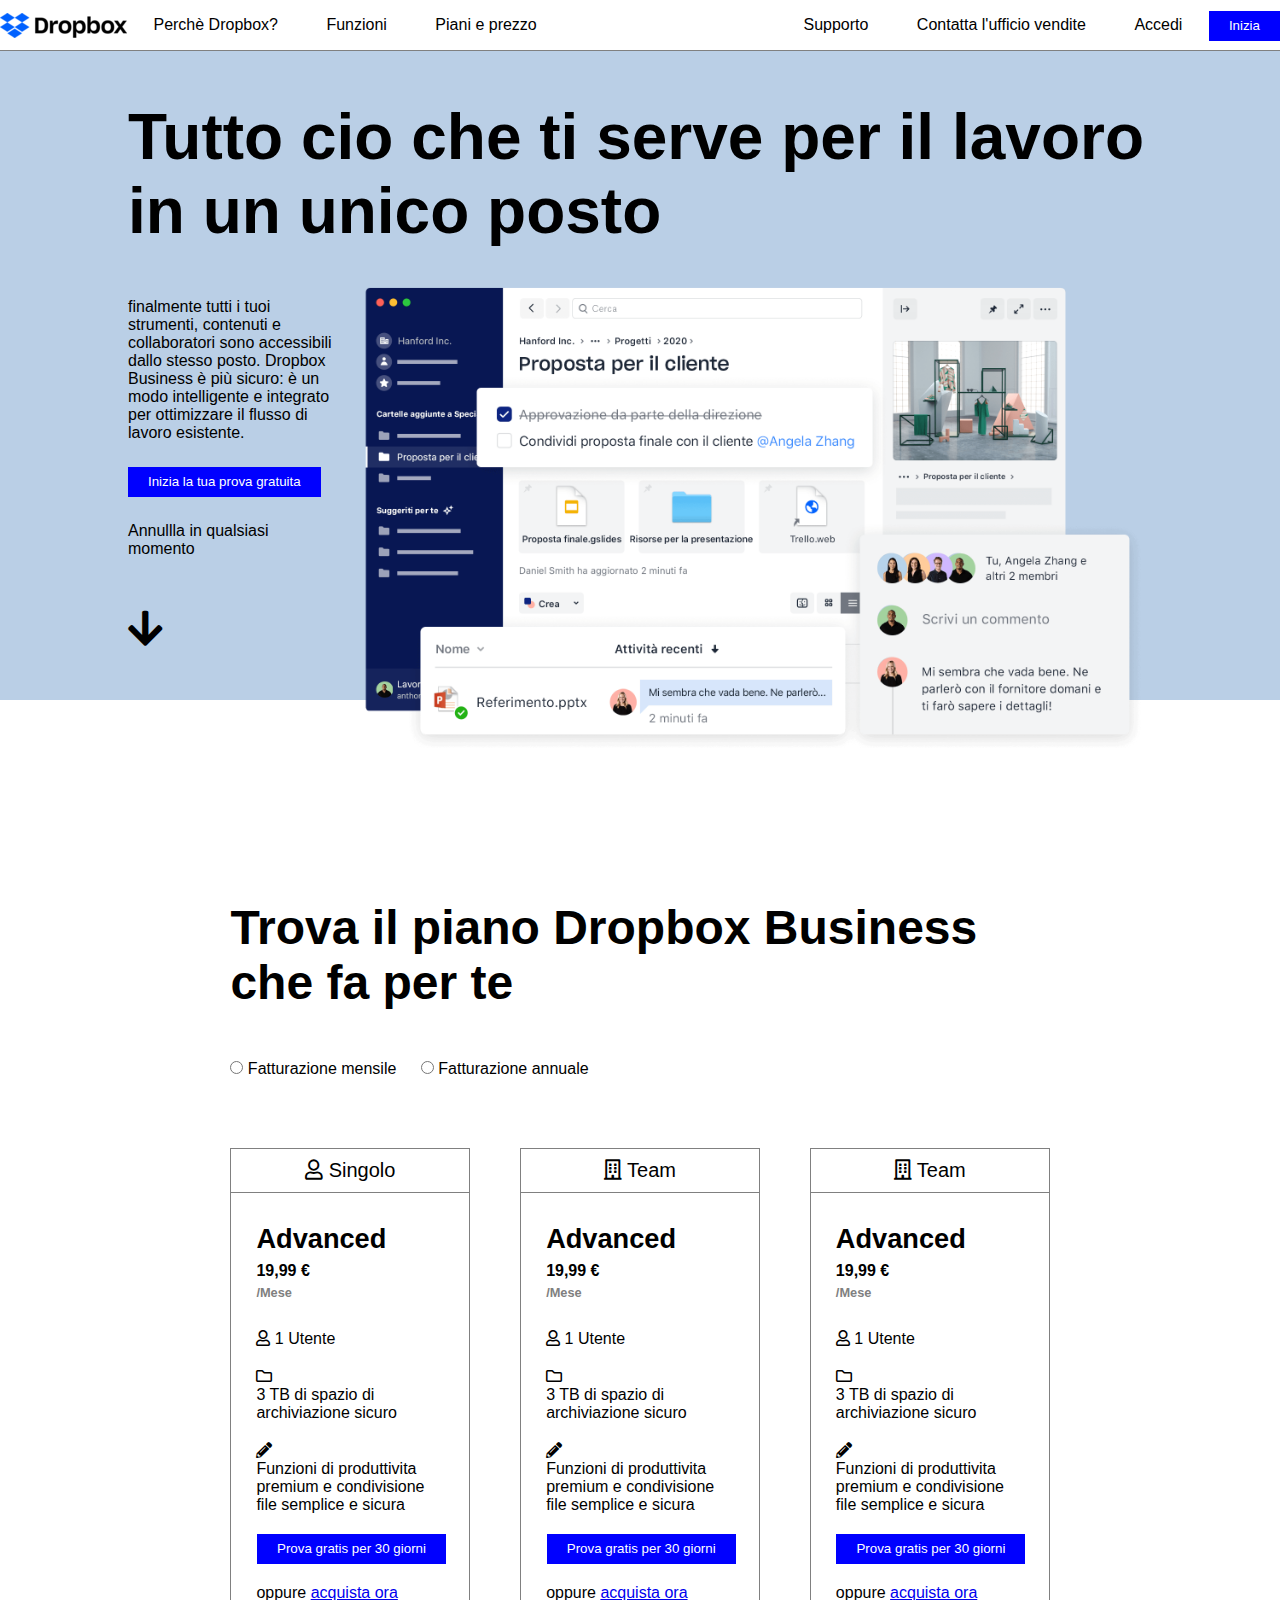
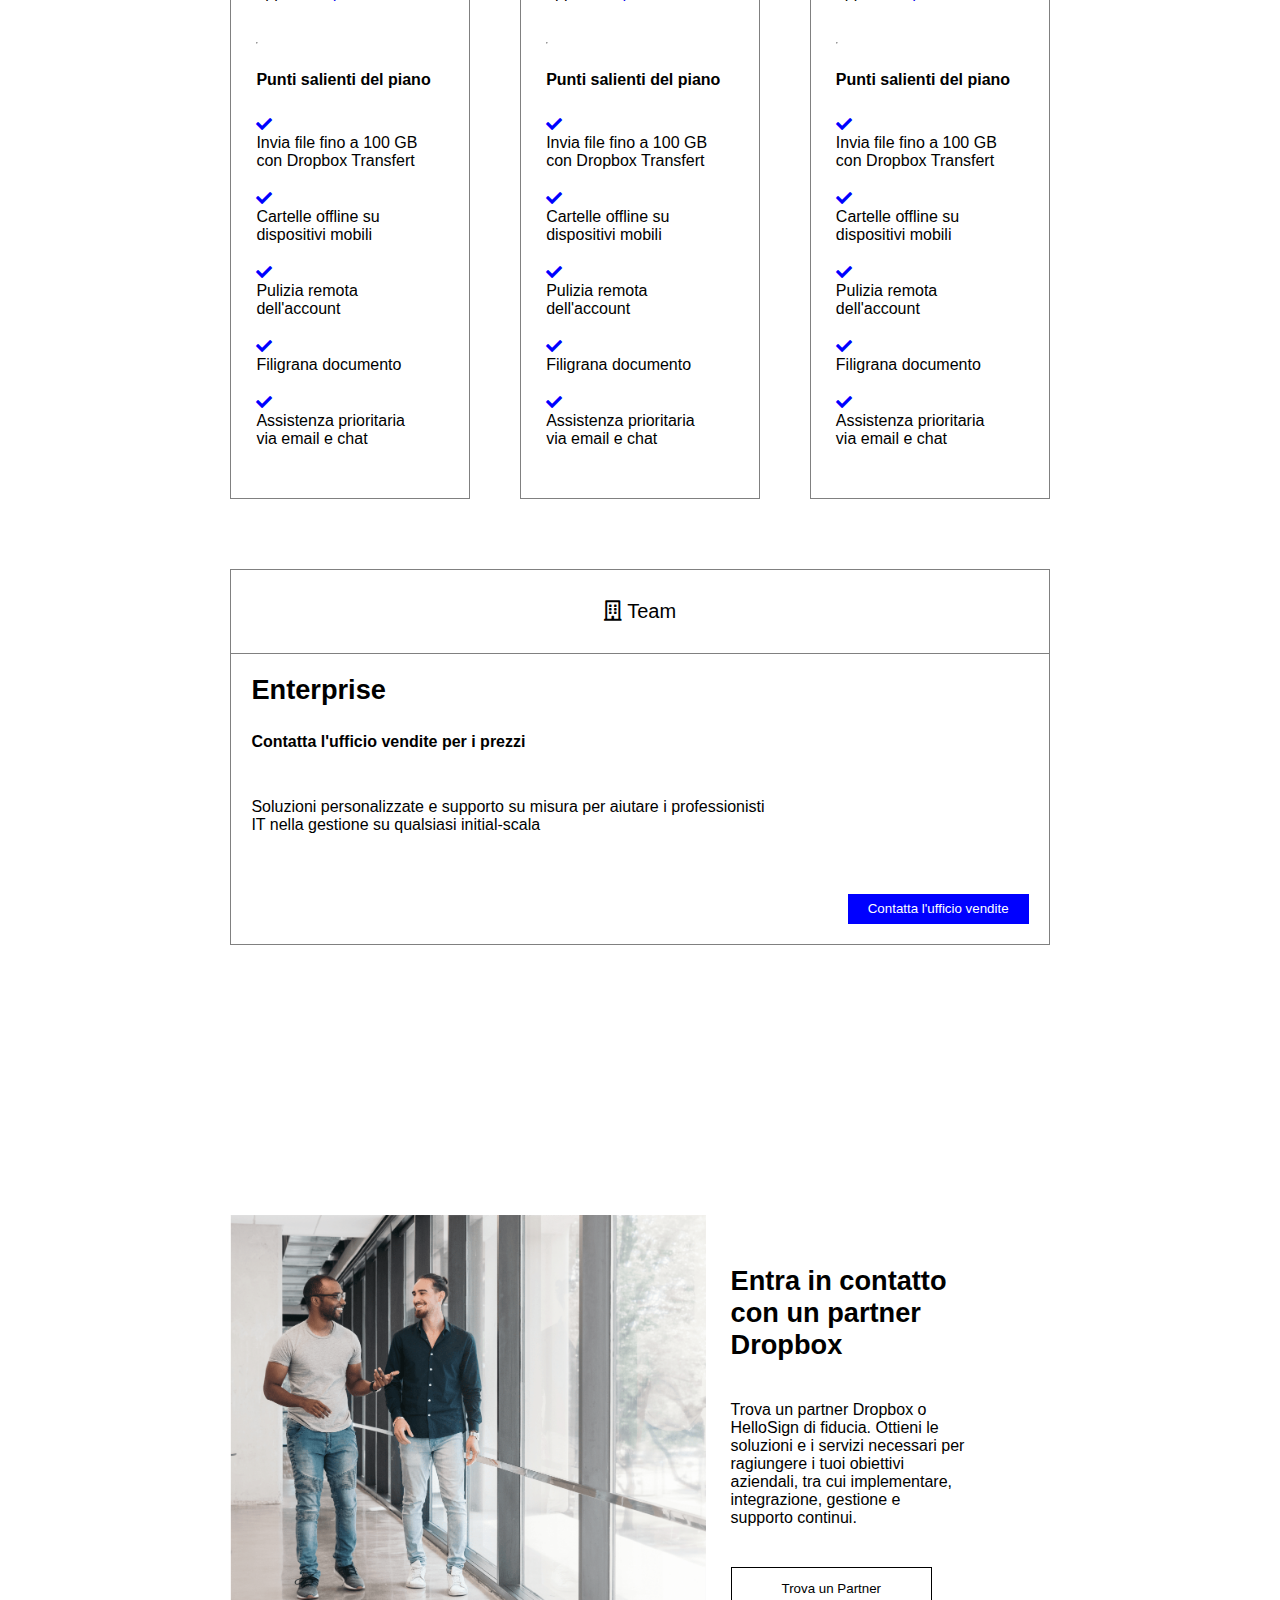
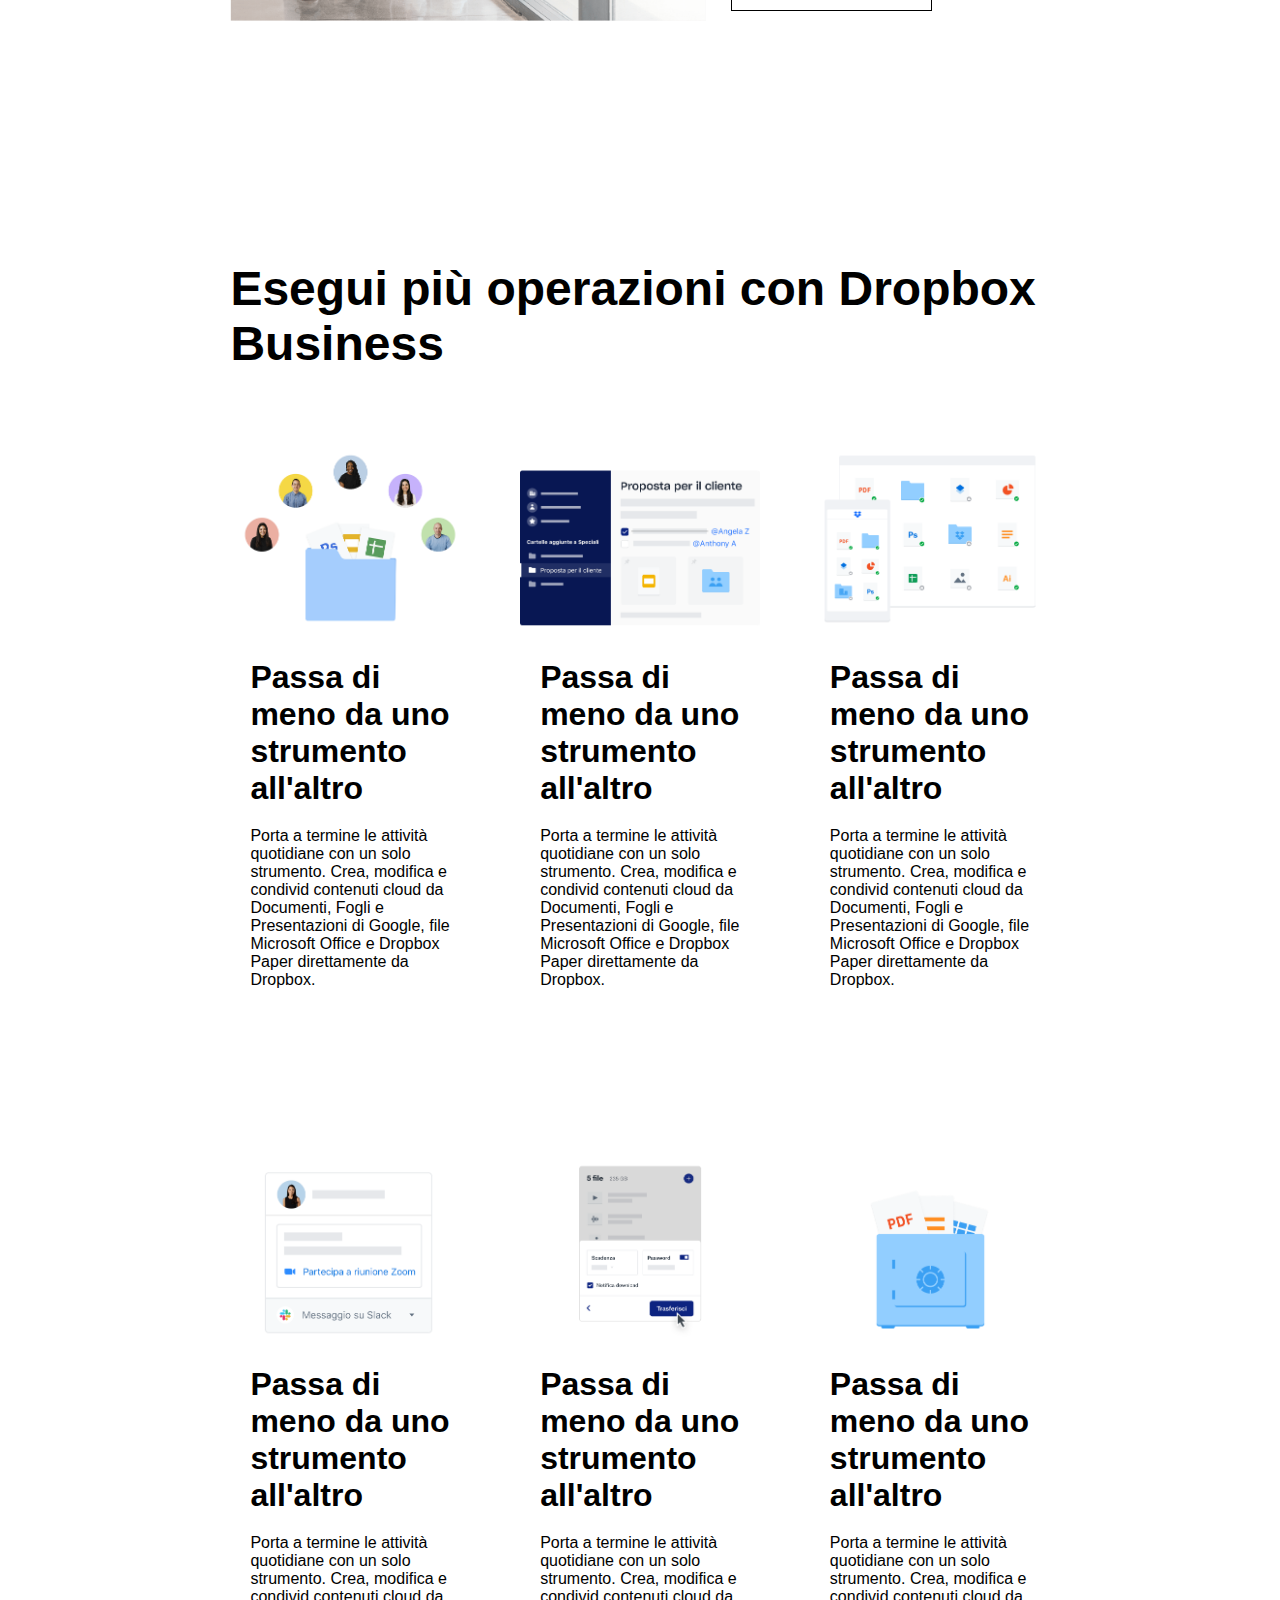
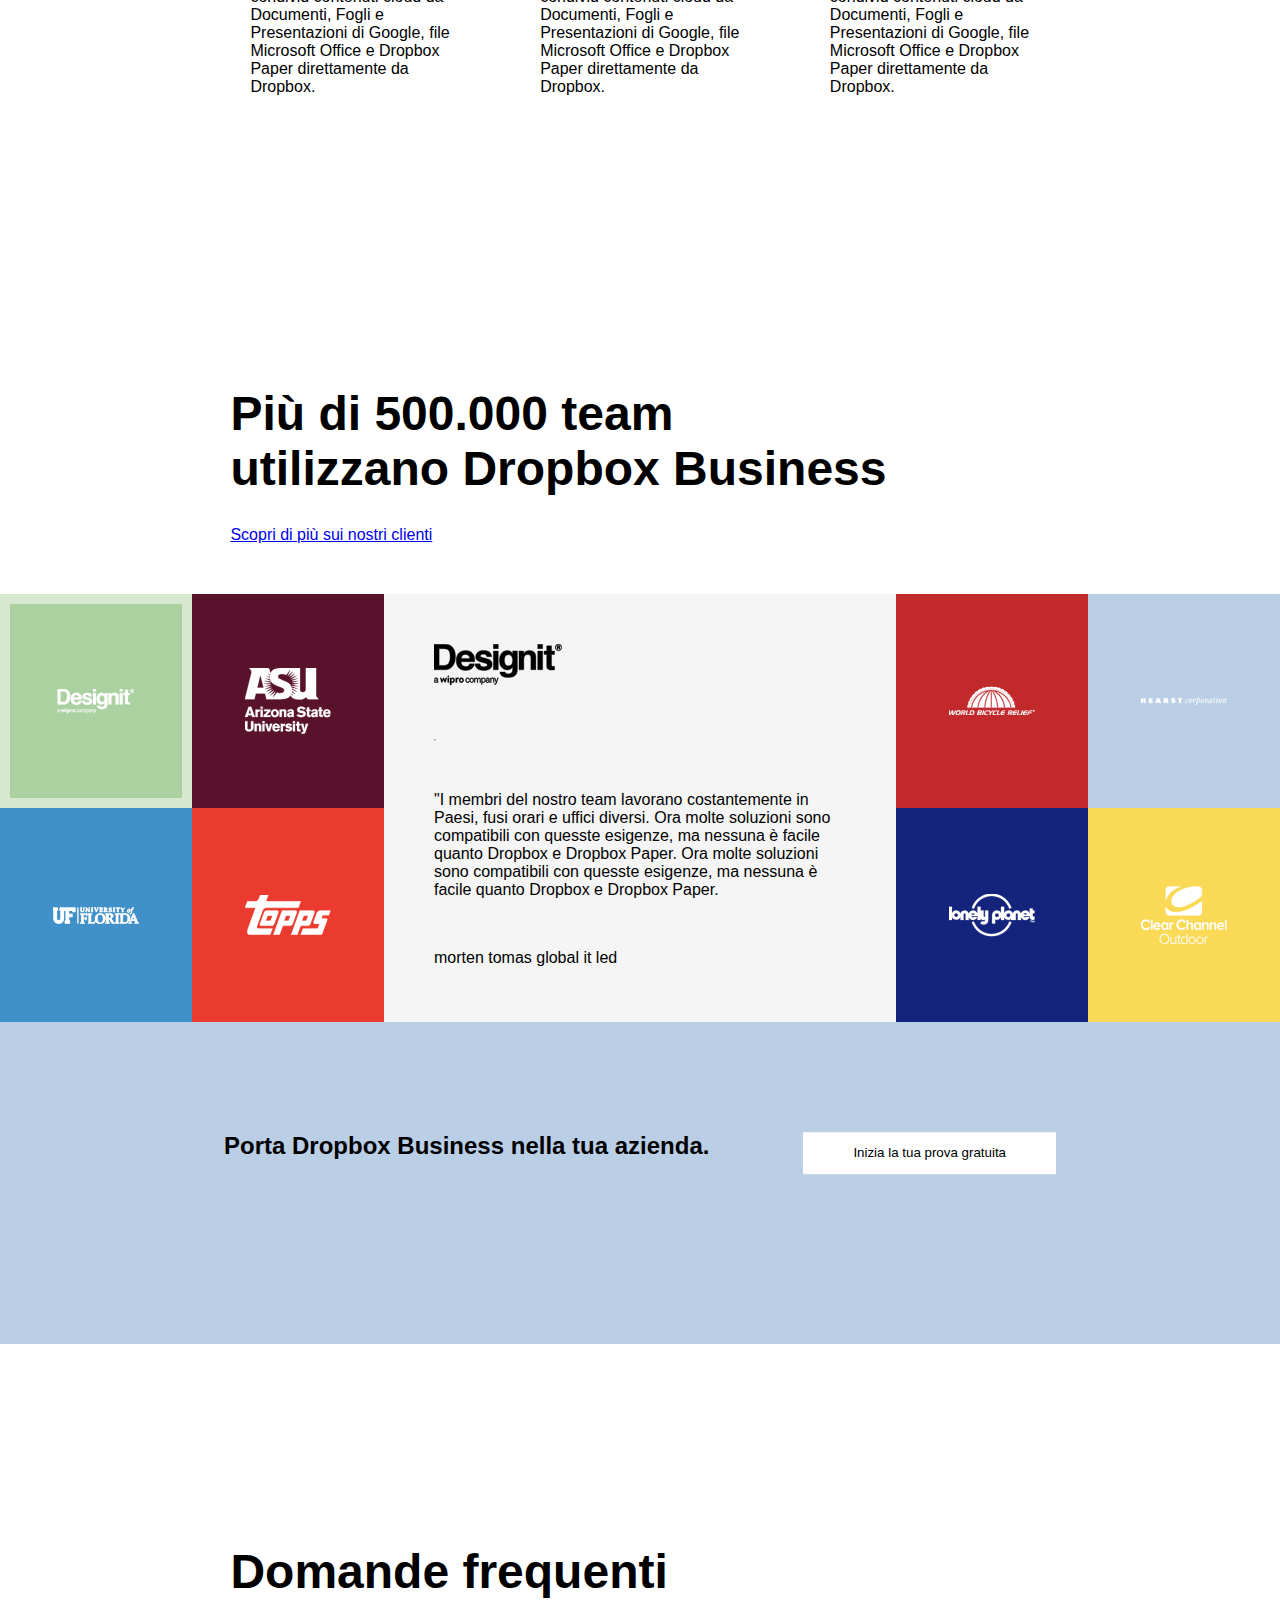
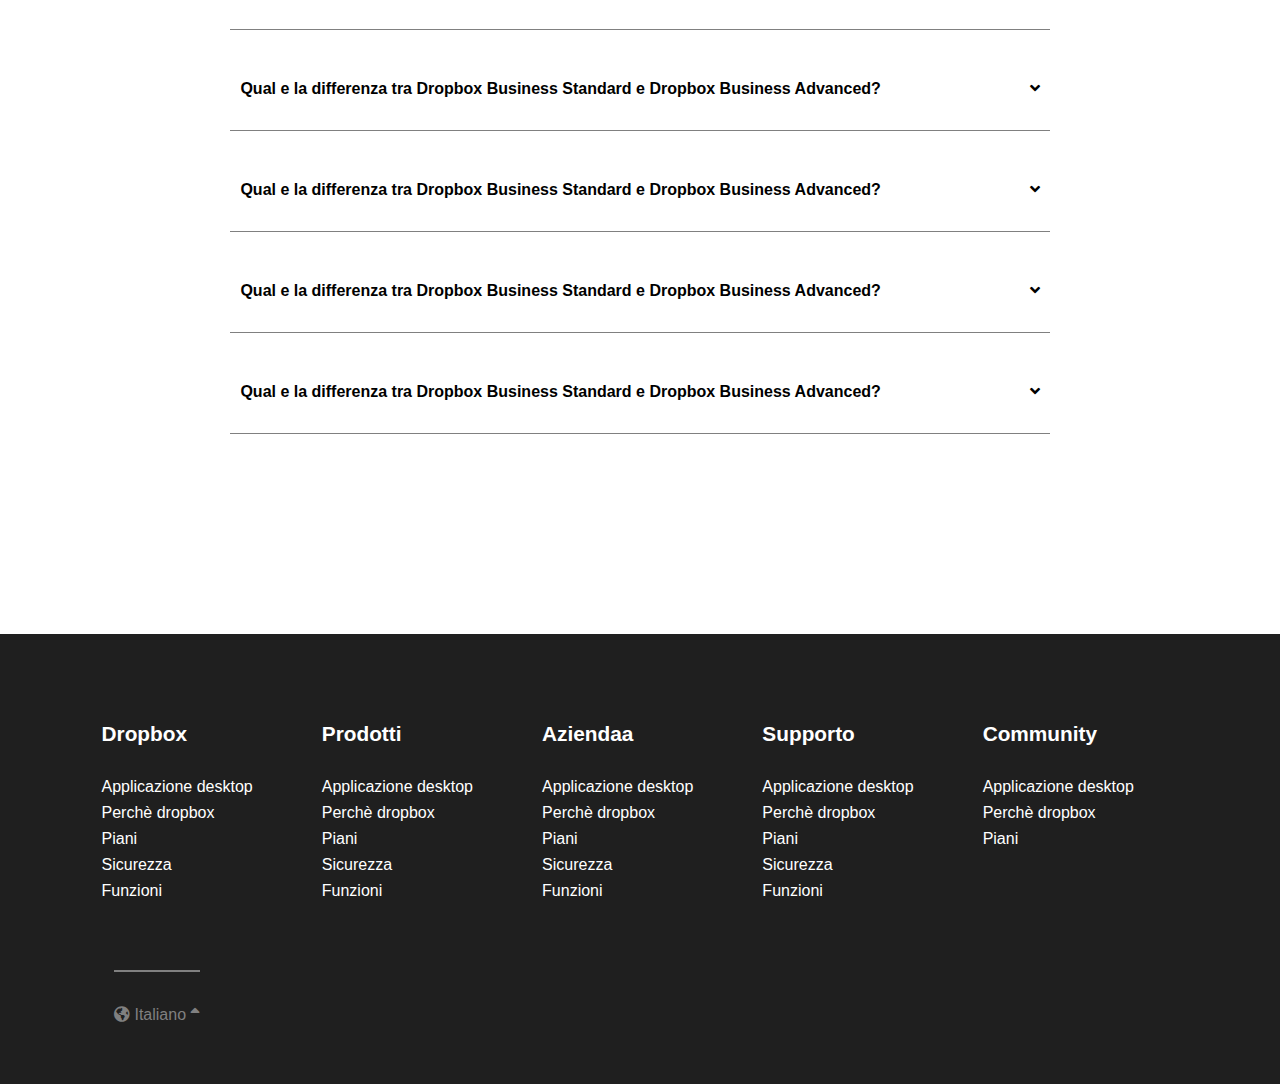
==== commit 645a2e69: "adesso il dropdown del bonus funziona benino" ====
--- a/bonus/index.html
+++ b/bonus/index.html
@@ -6,13 +6,13 @@
     <meta name="viewport" content="width=device-width, initial-scale=1.0">
     <title>Dropbox</title>
     <link rel="stylesheet" href="css/style.css">
-    <link rel="stylesheet" href="css/all.css">
+    <link rel="stylesheet" href="https://cdnjs.cloudflare.com/ajax/libs/font-awesome/5.15.3/css/all.min.css">
 </head>
 <body>
     <!-- START HEADER -->
     <header >
        <!-- START NAVBAR -->
-       <section class="navbar-top centered clearfix ">
+       <section class="navbar-top centered ">
             <div class="navbar navbar-left">
                 <a href="#!"><img src="img/logo-small.png" alt="logo Dropbox"></a>
                 <nav>
@@ -350,34 +350,42 @@
                   <li class="menu-item">
                         <a href="#!"><p>Qual e la differenza tra Dropbox Business Standard e Dropbox Business Advanced?</p> <i class="fas fa-angle-down"></i></a>
                         <ul class="drop-menu">
-                            <li class="drop-menu-item">
-                                <a href="#!">Lorem ipsum dolor sit amet consectetur adipisicing elit. Quasi laudantium placeat unde. Inventore, odio architecto ducimus similique non sapiente? Dolor quam doloribus sed nemo distinctio assumenda tenetur nesciunt provident a!</a>
-                            </li>  
+                            <a href="#!">
+                                <li class="drop-menu-item">
+                                    Lorem ipsum dolor sit amet consectetur adipisicing elit. Quasi laudantium placeat unde. Inventore, odio architecto ducimus similique non sapiente? Dolor quam doloribus sed nemo distinctio assumenda tenetur nesciunt provident a!
+                                </li>  
+                            </a>
                     </ul>
                     </li>
                   
                   <li class="menu-item">
                         <a href="#!"><p>Qual e la differenza tra Dropbox Business Standard e Dropbox Business Advanced?</p> <i class="fas fa-angle-down"></i></a>
                         <ul class="drop-menu">
-                            <li class="drop-menu-item">
-                                <a href="#!">Lorem ipsum dolor sit amet consectetur adipisicing elit. Quasi laudantium placeat unde. Inventore, odio architecto ducimus similique non sapiente? Dolor quam doloribus sed nemo distinctio assumenda tenetur nesciunt provident a!</a>
-                            </li>  
+                            <a href="#!">
+                                <li class="drop-menu-item">
+                                    Lorem ipsum dolor sit amet consectetur adipisicing elit. Quasi laudantium placeat unde. Inventore, odio architecto ducimus similique non sapiente? Dolor quam doloribus sed nemo distinctio assumenda tenetur nesciunt provident a!
+                                </li>  
+                            </a>
                     </ul>
                     </li>
                   <li class="menu-item">
                         <a href="#!"><p>Qual e la differenza tra Dropbox Business Standard e Dropbox Business Advanced? </p><i class="fas fa-angle-down"></i></a>
                         <ul class="drop-menu">
-                            <li class="drop-menu-item">
-                                <a href="#!">Lorem ipsum dolor sit amet consectetur adipisicing elit. Quasi laudantium placeat unde. Inventore, odio architecto ducimus similique non sapiente? Dolor quam doloribus sed nemo distinctio assumenda tenetur nesciunt provident a!</a>
-                            </li>  
+                            <a href="#!">
+                                <li class="drop-menu-item">
+                                    Lorem ipsum dolor sit amet consectetur adipisicing elit. Quasi laudantium placeat unde. Inventore, odio architecto ducimus similique non sapiente? Dolor quam doloribus sed nemo distinctio assumenda tenetur nesciunt provident a!
+                                </li>  
+                            </a>
                     </ul>
                     </li>
                   <li class="menu-item">
                         <a href="#!"><p>Qual e la differenza tra Dropbox Business Standard e Dropbox Business Advanced?</p> <i class="fas fa-angle-down"></i></a>
                         <ul class="drop-menu">
-                            <li class="drop-menu-item">
-                                <a href="#!">Lorem ipsum dolor sit amet consectetur adipisicing elit. Quasi laudantium placeat unde. Inventore, odio architecto ducimus similique non sapiente? Dolor quam doloribus sed nemo distinctio assumenda tenetur nesciunt provident a!</a>
-                            </li>  
+                            <a href="#!">
+                                <li class="drop-menu-item">
+                                    Lorem ipsum dolor sit amet consectetur adipisicing elit. Quasi laudantium placeat unde. Inventore, odio architecto ducimus similique non sapiente? Dolor quam doloribus sed nemo distinctio assumenda tenetur nesciunt provident a!
+                                </li>  
+                            </a>
                     </ul>
                     </li>
                   
--- a/bonus/css/style.css
+++ b/bonus/css/style.css
@@ -123,7 +123,11 @@
 .text-box {
     margin-top: 50px;
     width: 20%;
-    float: left;
+    
+}
+
+.content-header h1:last-child {
+    margin-top: 50px;
 }
 
 .content-header img {
@@ -573,13 +577,12 @@
     position: relative;
    
 }
-.menu-item:last-child {
-    border-bottom:1px solid grey ;
-}
-
-.menu-item:last-child:hover{
+ .menu-item:last-child {
+     border-bottom: 1px solid gray;
+ }
+.menu-item:last-child:hover .drop-menu-item {
      padding-bottom: 100px; 
-} 
+}
 
 .menu-item a {
     text-decoration: none;
@@ -610,11 +613,12 @@
 }
 
 .menu-item:hover {
-  margin-bottom: 50px;
-}
-
-
-
-
-
-
+padding-bottom: 100px;
+  
+}
+
+
+
+
+
+
